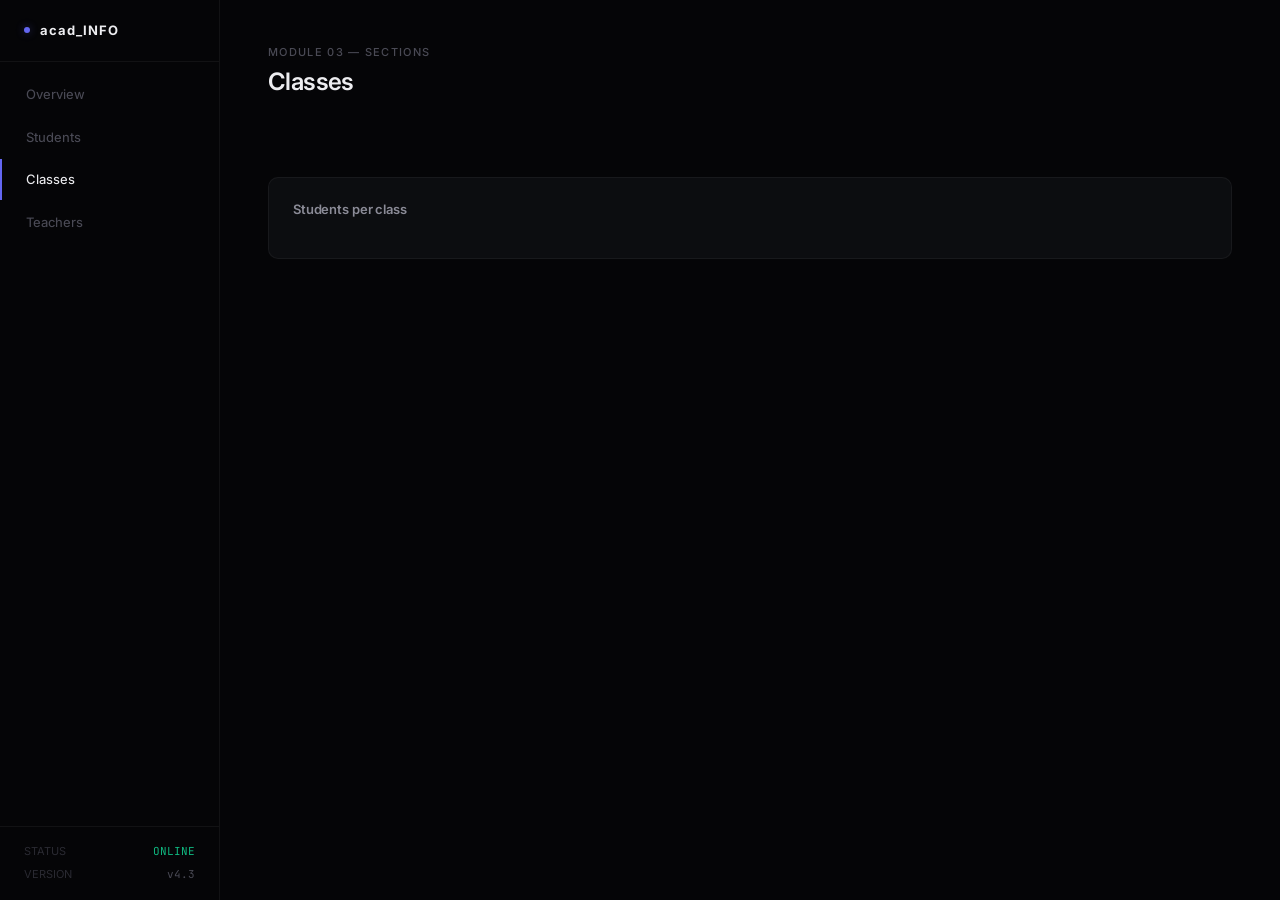
==== classes.html @ 94968210 "ci: add automated data pipeline" ====
<!DOCTYPE html>
<html lang="en">
<head>
    <meta charset="UTF-8">
    <meta name="viewport" content="width=device-width, initial-scale=1.0">
    <title>Classes — acad_INFO</title>
    <link rel="preconnect" href="https://fonts.googleapis.com">
    <link rel="preconnect" href="https://fonts.gstatic.com" crossorigin>
    <link href="https://fonts.googleapis.com/css2?family=Inter:wght@400;500;600;700&family=JetBrains+Mono:wght@400&display=swap" rel="stylesheet">
    <link rel="stylesheet" href="css/tokens.css">
    <link rel="stylesheet" href="css/base.css">
    <link rel="stylesheet" href="css/motion.css">
    <link rel="stylesheet" href="css/layout.css">
    <link rel="stylesheet" href="css/components.css">
</head>
<body>
<div class="noise"></div>
<div class="layout">
    <aside class="sidebar">
        <div class="sidebar-header">
            <a href="index.html" class="sidebar-brand"><div class="sidebar-dot"></div><span>acad_INFO</span></a>
        </div>
        <nav class="sidebar-nav">
            <a href="dashboard.html" class="sidebar-link">Overview <span class="sidebar-link-count" id="nav-total"></span></a>
            <a href="students.html" class="sidebar-link">Students <span class="sidebar-link-count" id="nav-students"></span></a>
            <a href="classes.html" class="sidebar-link active">Classes <span class="sidebar-link-count" id="nav-classes"></span></a>
            <a href="teachers.html" class="sidebar-link">Teachers <span class="sidebar-link-count" id="nav-teachers"></span></a>
        </nav>
        <div class="sidebar-footer">
            <div class="sidebar-meta">
                <div class="sidebar-meta-row"><span class="sidebar-meta-label">STATUS</span><span class="sidebar-meta-val" style="color:var(--positive)">ONLINE</span></div>
                <div class="sidebar-meta-row"><span class="sidebar-meta-label">VERSION</span><span class="sidebar-meta-val">v4.3</span></div>
            </div>
        </div>
    </aside>
    <main class="main">
        <header class="page-header reveal" style="--d:0">
            <div><span class="micro">MODULE 03 — SECTIONS</span><h1>Classes</h1></div>
        </header>
        <div class="switcher-wrap reveal" style="--d:0" id="school-switcher"></div>
        <div class="stat-row" id="class-stats"></div>
        <div class="card reveal" style="--d:1">
            <h3 class="card-title">Students per class</h3>
            <div class="bar-rows" id="class-chart"></div>
        </div>
        <div class="results-info" id="sections-info"></div>
        <div id="sections-container"></div>
    </main>
</div>
<script src="js/data.js"></script>
<script src="js/motion.js"></script>
<script src="js/classes.js"></script>
</body>
</html>
---- css/tokens.css ----
:root {
    /* ── Backgrounds ─────────────────────────────── */
    --bg-page:       #050507;
    --bg-surface-1:  #0C0D10;
    --bg-surface-2:  #121316;
    --bg-surface-3:  #1A1B1F;

    /* ── Borders ─────────────────────────────────── */
    --border:        rgba(255, 255, 255, 0.05);
    --border-hover:  rgba(255, 255, 255, 0.09);
    --border-active: rgba(255, 255, 255, 0.14);

    /* ── Text ────────────────────────────────────── */
    --text-1:        #EDEDF0;
    --text-2:        #8B8B97;
    --text-3:        #4A4A55;
    --text-4:        #2A2A32;
    --text-white:    #F5F5F7;

    /* ── Accent (use sparingly) ──────────────────── */
    --accent:        #6366F1;
    --accent-dim:    rgba(99, 102, 241, 0.10);
    --accent-glow:   rgba(99, 102, 241, 0.06);

    /* ── Status ──────────────────────────────────── */
    --positive:      #10B981;
    --caution:       #F59E0B;
    --negative:      #EF4444;

    /* ── Typography ──────────────────────────────── */
    --font-sans:     'Inter', -apple-system, BlinkMacSystemFont, system-ui, sans-serif;
    --font-mono:     'JetBrains Mono', 'Fira Code', 'Consolas', monospace;

    /* ── Spacing (8px rhythm) ────────────────────── */
    --s1: 4px;
    --s2: 8px;
    --s3: 16px;
    --s4: 24px;
    --s5: 40px;
    --s6: 64px;
    --s7: 80px;
    --s8: 120px;

    /* ── Layout ──────────────────────────────────── */
    --content-max:   1080px;
    --sidebar-w:     220px;

    /* ── Radius ──────────────────────────────────── */
    --radius-s:  6px;
    --radius-m:  10px;
    --radius-l:  14px;

    /* ── Motion ──────────────────────────────────── */
    --ease:       cubic-bezier(0.16, 1, 0.3, 1);
    --dur-fast:   0.25s;
    --dur:        0.4s;
    --dur-slow:   0.6s;
}
---- css/base.css ----
/* ── Reset ────────────────────────────────────────── */

*, *::before, *::after {
    margin: 0;
    padding: 0;
    box-sizing: border-box;
}

html {
    scroll-behavior: smooth;
    -webkit-font-smoothing: antialiased;
    -moz-osx-font-smoothing: grayscale;
    text-size-adjust: 100%;
    cursor: none;
}

body {
    font-family: var(--font-sans);
    font-size: 0.875rem;
    font-weight: 400;
    line-height: 1.6;
    color: var(--text-2);
    background: var(--bg-page);
    overflow-x: hidden;
    cursor: none;
}

/* ── Custom cursor (inverted sharp pointer) ───────── */

.cursor {
    position: fixed;
    top: 0;
    left: 0;
    pointer-events: none;
    z-index: 99999;
    opacity: 0;
    will-change: transform;
    mix-blend-mode: difference;
}

.cursor.visible {
    opacity: 1;
}

.cursor-arrow {
    display: block;
}

.cursor-arrow svg {
    display: block;
    width: 20px;
    height: 24px;
    filter: drop-shadow(0 1px 2px rgba(0,0,0,0.3));
}

/* ── Noise overlay ────────────────────────────────── */

.noise {
    position: fixed;
    inset: 0;
    background: url('../assets/noise.png') repeat;
    opacity: 0.03;
    mix-blend-mode: overlay;
    pointer-events: none;
    z-index: 9998;
}

/* ── Selection ────────────────────────────────────── */

::selection {
    background: rgba(99, 102, 241, 0.20);
    color: var(--text-1);
}

/* ── Scrollbar ────────────────────────────────────── */

::-webkit-scrollbar { width: 6px; }
::-webkit-scrollbar-track { background: transparent; }
::-webkit-scrollbar-thumb {
    background: var(--text-4);
    border-radius: 3px;
}
::-webkit-scrollbar-thumb:hover { background: var(--text-3); }

/* ── Base elements ────────────────────────────────── */

a {
    color: inherit;
    text-decoration: none;
    cursor: none;
}

h1, h2, h3, h4 {
    color: var(--text-1);
    font-weight: 600;
    letter-spacing: -0.02em;
    line-height: 1.2;
}

code, .mono {
    font-family: var(--font-mono);
    font-size: 0.8125rem;
}

button {
    font: inherit;
    color: inherit;
    background: none;
    border: none;
    cursor: none;
}

input, select, textarea {
    cursor: none;
}

img { max-width: 100%; display: block; }

/* ── Micro label ──────────────────────────────────── */

.micro {
    font-size: 0.6875rem;
    font-weight: 500;
    letter-spacing: 0.12em;
    text-transform: uppercase;
    color: var(--text-3);
}

/* ── Focus ────────────────────────────────────────── */

:focus-visible {
    outline: none;
    box-shadow: 0 0 0 2px var(--accent-dim);
}

/* ── Disable custom cursor on touch ───────────────── */

@media (hover: none), (pointer: coarse) {
    html, body, a, button, input, select, textarea {
        cursor: auto;
    }
    .cursor {
        display: none !important;
    }
}
---- css/motion.css ----
/* ── Reveal ───────────────────────────────────────── */

.js .reveal {
    opacity: 0;
    transform: translateY(20px);
}

.js .reveal.visible {
    opacity: 1;
    transform: translateY(0);
    transition:
    opacity 0.9s var(--ease),
    transform 0.9s var(--ease);
    transition-delay: calc(var(--d, 0) * 200ms);
}

/* Slower stagger for hero specifically */
.js .hero .reveal.visible {
    transition-duration: 1.1s;
    transition-delay: calc(var(--d, 0) * 350ms);
}

/* ── Hover lift ───────────────────────────────────── */

.lift {
    transition:
    transform var(--dur-fast) var(--ease),
    border-color var(--dur-fast) var(--ease);
}

.lift:hover {
    transform: translateY(-2px);
}
---- css/layout.css ----
/* ── App layout ───────────────────────────────────── */

.layout {
    display: flex;
    min-height: 100vh;
}

/* ── Sidebar ──────────────────────────────────────── */

.sidebar {
    position: fixed;
    top: 0;
    left: 0;
    width: var(--sidebar-w);
    height: 100vh;
    display: flex;
    flex-direction: column;
    background: var(--bg-page);
    border-right: 1px solid var(--border);
    z-index: 50;
}

.sidebar-header {
    padding: 20px 24px;
    border-bottom: 1px solid var(--border);
}

.sidebar-brand {
    display: flex;
    align-items: center;
    gap: 10px;
    text-decoration: none;
}

.sidebar-dot {
    width: 6px;
    height: 6px;
    border-radius: 50%;
    background: var(--accent);
    box-shadow: 0 0 8px rgba(99, 102, 241, 0.4);
    animation: pulse-dot 3s ease-in-out infinite;
}

@keyframes pulse-dot {
    0%, 100% { opacity: 0.6; }
    50%      { opacity: 1; }
}

.sidebar-brand span {
    font-size: 0.8125rem;
    font-weight: 700;
    color: var(--text-1);
    letter-spacing: 0.08em;
}

/* ── Nav links ────────────────────────────────────── */

.sidebar-nav {
    flex: 1;
    padding: 12px 0;
    display: flex;
    flex-direction: column;
    gap: 2px;
}

.sidebar-link {
    display: flex;
    align-items: center;
    gap: 10px;
    padding: 10px 24px;
    font-size: 0.8125rem;
    font-weight: 450;
    color: var(--text-3);
    border-left: 2px solid transparent;
    transition:
    color var(--dur-fast) var(--ease),
    border-color var(--dur-fast) var(--ease),
    background var(--dur-fast) var(--ease);
}

.sidebar-link:hover {
    color: var(--text-2);
    background: rgba(255, 255, 255, 0.015);
}

.sidebar-link.active {
    color: var(--text-1);
    border-left-color: var(--accent);
}

.sidebar-link-count {
    margin-left: auto;
    font-family: var(--font-mono);
    font-size: 0.6875rem;
    color: var(--text-4);
}

/* ── Sidebar footer ───────────────────────────────── */

.sidebar-footer {
    padding: 16px 24px;
    border-top: 1px solid var(--border);
}

.sidebar-meta {
    display: flex;
    flex-direction: column;
    gap: 6px;
}

.sidebar-meta-row {
    display: flex;
    justify-content: space-between;
    font-size: 0.6875rem;
}

.sidebar-meta-label {
    color: var(--text-4);
}

.sidebar-meta-val {
    color: var(--text-3);
    font-family: var(--font-mono);
}

/* ── Main content ─────────────────────────────────── */

.main {
    margin-left: var(--sidebar-w);
    flex: 1;
    padding: 40px 48px;
    max-width: calc(var(--content-max) + var(--sidebar-w) + 96px);
}

/* ── Page header ──────────────────────────────────── */

.page-header {
    display: flex;
    justify-content: space-between;
    align-items: flex-start;
    margin-bottom: var(--s5);
}

.page-header h1 {
    font-size: 1.5rem;
    font-weight: 600;
    letter-spacing: -0.025em;
    margin-top: 6px;
}

.page-header .micro {
    margin-top: 4px;
}

/* ── Responsive ───────────────────────────────────── */

@media (max-width: 1024px) {
    .main {
        padding: 32px 32px;
    }
}

@media (max-width: 768px) {
    .sidebar {
        position: fixed;
        top: 0;
        left: 0;
        right: 0;
        height: auto;
        width: 100%;
        flex-direction: row;
        align-items: center;
        border-right: none;
        border-bottom: 1px solid var(--border);
        background: rgba(5, 5, 7, 0.9);
        backdrop-filter: blur(16px);
        -webkit-backdrop-filter: blur(16px);
    }

    .sidebar-header {
        border-bottom: none;
        padding: 12px 16px;
    }

    .sidebar-nav {
        flex-direction: row;
        padding: 0;
        gap: 0;
        overflow-x: auto;
    }

    .sidebar-link {
        padding: 12px 14px;
        border-left: none;
        border-bottom: 2px solid transparent;
        white-space: nowrap;
        font-size: 0.75rem;
    }

    .sidebar-link.active {
        border-left-color: transparent;
        border-bottom-color: var(--accent);
    }

    .sidebar-link-count { display: none; }
    .sidebar-footer { display: none; }

    .main {
        margin-left: 0;
        margin-top: 56px;
        padding: 24px 16px;
    }
}
---- css/components.css ----
/* ═══════════════════════════════════════════════════
 *  components.css — acad_INFO UI v4.3
 *  ═══════════════════════════════════════════════════ */

/* ── School switcher ──────────────────────────────── */

.switcher-wrap {
    margin-bottom: var(--s4);
}

.switcher {
    position: relative;
    display: inline-flex;
    align-items: center;
    background: var(--bg-surface-1);
    border: 1px solid var(--border);
    border-radius: var(--radius-s);
    padding: 3px;
    gap: 0;
}

.switcher-bg {
    position: absolute;
    top: 3px;
    left: 3px;
    height: calc(100% - 6px);
    background: var(--bg-surface-3);
    border-radius: 4px;
    transition: transform 0.35s var(--ease), width 0.35s var(--ease);
    pointer-events: none;
    z-index: 0;
    box-shadow: 0 1px 3px rgba(0, 0, 0, 0.2);
}

.switcher-btn {
    position: relative;
    z-index: 1;
    padding: 7px 18px;
    font-size: 0.75rem;
    font-weight: 500;
    letter-spacing: 0.03em;
    color: var(--text-3);
    background: none;
    border: none;
    border-radius: 4px;
    transition: color 0.25s var(--ease);
    white-space: nowrap;
}

.switcher-btn:hover { color: var(--text-2); }
.switcher-btn.active { color: var(--text-1); }

/* ── Stat cards ───────────────────────────────────── */

.stat-row {
    display: grid;
    grid-template-columns: repeat(auto-fit, minmax(140px, 1fr));
    gap: 1px;
    background: var(--border);
    border-radius: var(--radius-m);
    overflow: hidden;
    margin-bottom: var(--s5);
}

.stat-card {
    background: var(--bg-surface-1);
    padding: var(--s4);
    transition: background var(--dur) var(--ease);
}

.stat-card:hover { background: var(--bg-surface-2); }

.stat-val {
    font-size: 1.75rem;
    font-weight: 700;
    color: var(--text-1);
    letter-spacing: -0.03em;
    font-variant-numeric: tabular-nums;
    line-height: 1;
    margin-bottom: 6px;
}

.stat-label {
    font-size: 0.6875rem;
    font-weight: 500;
    letter-spacing: 0.08em;
    text-transform: uppercase;
    color: var(--text-3);
}

/* ── Grids ────────────────────────────────────────── */

.grid-2 {
    display: grid;
    grid-template-columns: 1fr 1fr;
    gap: var(--s3);
    margin-bottom: var(--s3);
    align-items: stretch;
}

.grid-3 {
    display: grid;
    grid-template-columns: repeat(3, 1fr);
    gap: var(--s3);
    margin-bottom: var(--s3);
    align-items: start;
}

@media (max-width: 900px) {
    .grid-2 { grid-template-columns: 1fr; }
    .grid-3 { grid-template-columns: 1fr; }
}

/* ── Card ─────────────────────────────────────────── */

.card {
    background: var(--bg-surface-1);
    border: 1px solid var(--border);
    border-radius: var(--radius-m);
    padding: var(--s4);
    margin-bottom: var(--s3);
    display: flex;
    flex-direction: column;
}

.card:last-child { margin-bottom: 0; }

.card-title {
    font-size: 0.8125rem;
    font-weight: 600;
    color: var(--text-2);
    margin-bottom: var(--s3);
    letter-spacing: -0.01em;
}

.card-subtitle {
    font-size: 0.6875rem;
    color: var(--text-4);
    font-family: var(--font-mono);
    font-weight: 400;
    margin-left: 8px;
    letter-spacing: 0;
    text-transform: none;
}

.card-header-row {
    display: flex;
    align-items: baseline;
    justify-content: space-between;
    margin-bottom: var(--s3);
}

.card-body-grow {
    flex: 1;
    display: flex;
    flex-direction: column;
    justify-content: center;
}

/* ── Bar chart ────────────────────────────────────── */

.bar-rows {
    display: flex;
    flex-direction: column;
    gap: 10px;
    flex: 1;
    justify-content: center;
}

.bar-row {
    display: grid;
    grid-template-columns: 64px 1fr 48px;
    align-items: center;
    gap: 12px;
}

.bar-label {
    font-size: 0.75rem;
    font-family: var(--font-mono);
    color: var(--text-3);
    text-align: right;
}

.bar-track {
    height: 10px;
    background: var(--bg-surface-3);
    border-radius: 5px;
    overflow: hidden;
}

.bar-fill {
    height: 100%;
    background: var(--accent);
    border-radius: 5px;
    transition: width 0.8s var(--ease);
    min-width: 3px;
}

.bar-value {
    font-size: 0.75rem;
    font-family: var(--font-mono);
    color: var(--text-2);
    text-align: right;
}

/* ── Metric list ──────────────────────────────────── */

.metric-list {
    display: flex;
    flex-direction: column;
    flex: 1;
    justify-content: center;
}

.metric-row {
    display: flex;
    justify-content: space-between;
    align-items: center;
    padding: 10px 0;
    border-bottom: 1px solid var(--border);
}

.metric-row:last-child { border-bottom: none; }

.metric-label {
    font-size: 0.8125rem;
    color: var(--text-2);
}

.metric-val {
    font-family: var(--font-mono);
    font-size: 0.8125rem;
    color: var(--text-1);
    font-variant-numeric: tabular-nums;
}

/* ── Badge grid ───────────────────────────────────── */

.badge-grid {
    display: flex;
    flex-wrap: wrap;
    gap: 6px;
}

.badge {
    display: inline-flex;
    align-items: center;
    gap: 6px;
    padding: 6px 12px;
    font-size: 0.75rem;
    font-family: var(--font-mono);
    color: var(--text-2);
    background: var(--bg-surface-2);
    border: 1px solid var(--border);
    border-radius: var(--radius-s);
    transition: border-color var(--dur-fast) var(--ease), background var(--dur-fast) var(--ease);
}

.badge:hover {
    border-color: var(--border-hover);
    background: var(--bg-surface-3);
}

.badge-count {
    font-size: 0.6875rem;
    color: var(--text-3);
}

/* ── Tables ───────────────────────────────────────── */

.table-wrap { overflow-x: auto; }

table {
    width: 100%;
    border-collapse: collapse;
}

thead th {
    font-size: 0.6875rem;
    font-weight: 500;
    text-transform: uppercase;
    letter-spacing: 0.1em;
    color: var(--text-4);
    text-align: left;
    padding: 0 12px 10px;
    border-bottom: 1px solid var(--border);
    white-space: nowrap;
}

tbody td {
    padding: 10px 12px;
    font-size: 0.8125rem;
    border-bottom: 1px solid var(--border);
    vertical-align: middle;
}

tbody tr:last-child td { border-bottom: none; }

tbody tr {
    transition: background var(--dur-fast) var(--ease);
}

tbody tr:hover {
    background: rgba(255, 255, 255, 0.015);
}

.text-r { text-align: right; }

.name-primary {
    color: var(--text-1);
    font-weight: 500;
}

.rank {
    display: inline-flex;
    align-items: center;
    justify-content: center;
    width: 22px;
    height: 22px;
    font-size: 0.6875rem;
    font-family: var(--font-mono);
    color: var(--text-3);
    border-radius: 4px;
}

.rank-1 { background: rgba(245, 158, 11, 0.12); color: #F59E0B; }
.rank-2 { background: rgba(156, 163, 175, 0.12); color: #9CA3AF; }
.rank-3 { background: rgba(180, 83, 9, 0.12); color: #D97706; }

.gems-val {
    font-family: var(--font-mono);
    color: var(--accent);
    font-weight: 500;
}

.coins-val {
    font-family: var(--font-mono);
    color: var(--caution);
}

.score-val {
    font-family: var(--font-mono);
    color: var(--text-1);
    font-weight: 600;
}

.sub-val {
    font-family: var(--font-mono);
    font-size: 0.6875rem;
    color: var(--text-4);
}

/* ── Sortable headers ─────────────────────────────── */

th.sortable {
    cursor: none;
    user-select: none;
    transition: color var(--dur-fast) var(--ease);
}

th.sortable:hover { color: var(--text-2); }

th.sortable::after {
    content: '';
    display: inline-block;
    width: 0; height: 0;
    margin-left: 6px;
    vertical-align: middle;
    border-left: 3px solid transparent;
    border-right: 3px solid transparent;
    border-top: 4px solid var(--text-4);
    opacity: 0;
    transition: opacity var(--dur-fast) var(--ease), transform var(--dur-fast) var(--ease);
}

th.sortable:hover::after { opacity: 0.5; }
th.sortable.sort-asc::after,
th.sortable.sort-desc::after { opacity: 1; border-top-color: var(--accent); }
th.sortable.sort-desc::after { transform: rotate(180deg); }

/* ── Filter bar ───────────────────────────────────── */

.filter-bar {
    display: flex;
    align-items: center;
    gap: 10px;
    margin-bottom: var(--s4);
    flex-wrap: wrap;
}

.search-input {
    flex: 1;
    min-width: 200px;
    padding: 10px 14px 10px 38px;
    font-size: 0.8125rem;
    font-family: var(--font-sans);
    color: var(--text-1);
    background: var(--bg-surface-1);
    border: 1px solid var(--border);
    border-radius: var(--radius-s);
    transition: border-color var(--dur-fast) var(--ease), box-shadow var(--dur-fast) var(--ease);
}

.search-input::placeholder { color: var(--text-4); }

.search-input:focus {
    border-color: var(--accent-dim);
    box-shadow: 0 0 0 3px var(--accent-glow);
    outline: none;
}

.search-wrap {
    position: relative;
    flex: 1;
    min-width: 200px;
}

.search-icon {
    position: absolute;
    left: 13px;
    top: 50%;
    transform: translateY(-50%);
    color: var(--text-4);
    pointer-events: none;
    font-size: 0.8125rem;
}

.filter-select {
    padding: 10px 32px 10px 12px;
    font-size: 0.75rem;
    font-family: var(--font-sans);
    color: var(--text-2);
    background: var(--bg-surface-1);
    border: 1px solid var(--border);
    border-radius: var(--radius-s);
    appearance: none;
    background-image: url("data:image/svg+xml,%3Csvg xmlns='http://www.w3.org/2000/svg' width='10' height='6' viewBox='0 0 10 6'%3E%3Cpath d='M1 1l4 4 4-4' stroke='%234A4A55' stroke-width='1.5' fill='none'/%3E%3C/svg%3E");
    background-repeat: no-repeat;
    background-position: right 12px center;
    transition: border-color var(--dur-fast) var(--ease);
}

.filter-select:focus {
    border-color: var(--accent-dim);
    outline: none;
}

.filter-btn {
    padding: 10px 16px;
    font-size: 0.75rem;
    font-weight: 500;
    letter-spacing: 0.04em;
    color: var(--text-2);
    background: var(--bg-surface-1);
    border: 1px solid var(--border);
    border-radius: var(--radius-s);
    transition: all var(--dur-fast) var(--ease);
    white-space: nowrap;
}

.filter-btn:hover {
    border-color: var(--border-hover);
    background: var(--bg-surface-2);
    color: var(--text-1);
}

/* ── Detail tags ──────────────────────────────────── */

.detail-tag {
    display: inline-flex;
    align-items: center;
    gap: 4px;
    padding: 3px 8px;
    font-size: 0.6875rem;
    font-family: var(--font-mono);
    color: var(--text-3);
    background: var(--bg-surface-2);
    border-radius: 3px;
}

.detail-tag.no-data { color: var(--text-4); }
.detail-tag.has-data { color: var(--positive); background: rgba(16, 185, 129, 0.08); }

/* ── Pagination ───────────────────────────────────── */

.pagination {
    display: flex;
    align-items: center;
    justify-content: space-between;
    padding: var(--s3) 0;
    margin-top: var(--s3);
    border-top: 1px solid var(--border);
}

.pagination-info {
    font-size: 0.75rem;
    color: var(--text-3);
    font-family: var(--font-mono);
}

.pagination-controls {
    display: flex;
    align-items: center;
    gap: 4px;
}

.pagination-btn {
    display: inline-flex;
    align-items: center;
    justify-content: center;
    min-width: 32px;
    height: 32px;
    padding: 0 8px;
    font-size: 0.75rem;
    font-family: var(--font-mono);
    color: var(--text-3);
    background: transparent;
    border: 1px solid transparent;
    border-radius: 4px;
    transition: all var(--dur-fast) var(--ease);
}

.pagination-btn:hover:not(:disabled) {
    background: var(--bg-surface-2);
    border-color: var(--border);
    color: var(--text-1);
}

.pagination-btn.active {
    background: var(--accent-dim);
    border-color: rgba(99, 102, 241, 0.2);
    color: var(--accent);
}

.pagination-btn:disabled { opacity: 0.3; pointer-events: none; }

.pagination-ellipsis {
    font-size: 0.75rem;
    color: var(--text-4);
    padding: 0 4px;
}

/* ── Results info ─────────────────────────────────── */

.results-info {
    font-size: 0.75rem;
    color: var(--text-3);
    margin-bottom: var(--s3);
    display: flex;
    align-items: center;
    gap: 8px;
}

.results-count {
    font-family: var(--font-mono);
    color: var(--text-2);
}

/* ── Empty state ──────────────────────────────────── */

.empty-state {
    display: flex;
    flex-direction: column;
    align-items: center;
    justify-content: center;
    padding: var(--s7) var(--s4);
    text-align: center;
}

.empty-state-icon { font-size: 2rem; margin-bottom: var(--s3); opacity: 0.3; }

.empty-state h3 {
    font-size: 1rem;
    font-weight: 500;
    color: var(--text-2);
    margin-bottom: var(--s2);
}

.empty-state p { font-size: 0.8125rem; color: var(--text-3); }

/* ── Student inline ───────────────────────────────── */

.student-username {
    font-family: var(--font-mono);
    font-size: 0.75rem;
    color: var(--text-3);
}

.student-section {
    font-family: var(--font-mono);
    font-size: 0.75rem;
    color: var(--text-3);
}

/* ── Teacher card ─────────────────────────────────── */

.teacher-card {
    background: var(--bg-surface-1);
    border: 1px solid var(--border);
    border-radius: var(--radius-m);
    padding: var(--s4);
    transition: border-color var(--dur-fast) var(--ease), background var(--dur-fast) var(--ease);
}

.teacher-card:hover {
    border-color: var(--border-hover);
    background: var(--bg-surface-2);
}

.teacher-header {
    display: flex;
    align-items: flex-start;
    justify-content: space-between;
    margin-bottom: var(--s3);
    gap: 12px;
}

.teacher-name {
    font-size: 1rem;
    font-weight: 600;
    color: var(--text-1);
}

.teacher-email {
    font-family: var(--font-mono);
    font-size: 0.6875rem;
    color: var(--text-3);
    margin-top: 2px;
    word-break: break-all;
}

.teacher-status {
    display: inline-flex;
    align-items: center;
    gap: 5px;
    padding: 4px 10px;
    font-size: 0.6875rem;
    font-weight: 500;
    border-radius: 4px;
    letter-spacing: 0.04em;
    white-space: nowrap;
    flex-shrink: 0;
}

.teacher-status.cracked { color: var(--positive); background: rgba(16, 185, 129, 0.08); }
.teacher-status.locked { color: var(--text-4); background: var(--bg-surface-2); }

.teacher-detail-row {
    display: flex;
    justify-content: space-between;
    align-items: center;
    padding: 8px 0;
    border-bottom: 1px solid var(--border);
    font-size: 0.8125rem;
    gap: 12px;
}

.teacher-detail-row:last-child { border-bottom: none; }
.teacher-detail-label { color: var(--text-3); white-space: nowrap; }

.teacher-detail-val {
    font-family: var(--font-mono);
    font-size: 0.75rem;
    color: var(--text-2);
    text-align: right;
    word-break: break-all;
}

.teacher-classes {
    margin-top: var(--s3);
    padding-top: var(--s3);
    border-top: 1px solid var(--border);
}

.teacher-classes-title {
    font-size: 0.6875rem;
    font-weight: 500;
    letter-spacing: 0.1em;
    text-transform: uppercase;
    color: var(--text-4);
    margin-bottom: var(--s2);
}

.teacher-class-list {
    display: flex;
    flex-wrap: wrap;
    gap: 6px;
}

.teacher-class-badge {
    display: inline-flex;
    align-items: center;
    gap: 6px;
    padding: 5px 10px;
    font-size: 0.6875rem;
    font-family: var(--font-mono);
    color: var(--text-2);
    background: var(--bg-surface-3);
    border-radius: 4px;
}

.teacher-class-badge .student-ct {
    color: var(--text-4);
    font-size: 0.625rem;
}

/* ── Censored / Reveal ────────────────────────────── */

.censored-val {
    font-family: var(--font-mono);
    font-size: 0.75rem;
    color: var(--text-4);
    letter-spacing: 0.08em;
}

.reveal-bar {
    display: flex;
    align-items: center;
    justify-content: space-between;
    margin-bottom: var(--s4);
    padding: 12px 16px;
    background: var(--bg-surface-1);
    border: 1px solid var(--border);
    border-radius: var(--radius-s);
}

.reveal-bar-text { font-size: 0.75rem; color: var(--text-3); }

.reveal-btn {
    display: inline-flex;
    align-items: center;
    gap: 6px;
    padding: 8px 16px;
    font-size: 0.6875rem;
    font-weight: 500;
    letter-spacing: 0.06em;
    text-transform: uppercase;
    color: var(--text-3);
    background: var(--bg-surface-2);
    border: 1px solid var(--border);
    border-radius: var(--radius-s);
    transition: all var(--dur-fast) var(--ease);
}

.reveal-btn:hover { border-color: var(--border-hover); color: var(--text-1); }

.reveal-btn.unlocked {
    border-color: rgba(16, 185, 129, 0.3);
    color: var(--positive);
    background: rgba(16, 185, 129, 0.06);
}

/* ── PIN Modal ────────────────────────────────────── */

.pin-overlay {
    position: fixed;
    inset: 0;
    z-index: 9000;
    display: flex;
    align-items: center;
    justify-content: center;
    background: rgba(5, 5, 7, 0.85);
    backdrop-filter: blur(16px);
    -webkit-backdrop-filter: blur(16px);
    animation: fadeIn 0.25s var(--ease);
}

.pin-modal {
    background: var(--bg-surface-1);
    border: 1px solid var(--border);
    border-radius: var(--radius-l);
    padding: 40px;
    width: 360px;
    text-align: center;
    box-shadow: 0 24px 80px rgba(0, 0, 0, 0.5);
}

.pin-modal .micro { margin-bottom: var(--s3); display: block; }
.pin-modal h3 { font-size: 1.125rem; margin-bottom: 4px; }
.pin-modal p { font-size: 0.75rem; color: var(--text-3); margin-bottom: var(--s4); line-height: 1.5; }

.pin-input {
    width: 100%;
    padding: 14px;
    font-size: 1.5rem;
    font-family: var(--font-mono);
    letter-spacing: 0.5em;
    text-align: center;
    color: var(--text-1);
    background: var(--bg-surface-2);
    border: 1px solid var(--border);
    border-radius: var(--radius-s);
    transition: border-color var(--dur-fast) var(--ease);
}

.pin-input:focus {
    outline: none;
    border-color: var(--accent);
    box-shadow: 0 0 0 3px var(--accent-glow);
}

.pin-input.pin-error-state {
    border-color: var(--negative);
    box-shadow: 0 0 0 3px rgba(239, 68, 68, 0.1);
}

.pin-error {
    font-size: 0.75rem;
    color: var(--negative);
    margin-top: 12px;
    min-height: 1.2em;
}

.pin-cancel {
    font-size: 0.75rem;
    color: var(--text-4);
    margin-top: var(--s3);
    display: inline-block;
    transition: color var(--dur-fast) var(--ease);
}

.pin-cancel:hover { color: var(--text-2); }

@keyframes shake {
    0%, 100% { transform: translateX(0); }
    20% { transform: translateX(-8px); }
    40% { transform: translateX(8px); }
    60% { transform: translateX(-4px); }
    80% { transform: translateX(4px); }
}

.pin-shake { animation: shake 0.4s ease-in-out; }

/* ── Class section cards ──────────────────────────── */

.class-section-card {
    background: var(--bg-surface-1);
    border: 1px solid var(--border);
    border-radius: var(--radius-m);
    padding: var(--s4);
    transition: border-color var(--dur-fast) var(--ease);
}

.class-section-card:hover { border-color: var(--border-hover); }

.class-section-header {
    display: flex;
    justify-content: space-between;
    align-items: center;
    margin-bottom: var(--s3);
}

.class-section-name {
    font-size: 1.125rem;
    font-weight: 600;
    color: var(--text-1);
    font-family: var(--font-mono);
}

.class-section-count {
    font-size: 0.75rem;
    font-family: var(--font-mono);
    color: var(--text-3);
}

.class-section-stats {
    display: flex;
    gap: var(--s3);
    flex-wrap: wrap;
}

.class-mini-stat {
    display: flex;
    flex-direction: column;
    gap: 2px;
}

.class-mini-stat-val {
    font-size: 1rem;
    font-weight: 600;
    color: var(--text-1);
    font-variant-numeric: tabular-nums;
}

.class-mini-stat-label {
    font-size: 0.625rem;
    text-transform: uppercase;
    letter-spacing: 0.08em;
    color: var(--text-4);
}

/* ── Fade-in ──────────────────────────────────────── */

.fade-enter { animation: fadeIn 0.35s var(--ease) both; }

@keyframes fadeIn {
    from { opacity: 0; transform: translateY(8px); }
    to { opacity: 1; transform: translateY(0); }
}

/* ── Responsive ───────────────────────────────────── */

@media (max-width: 768px) {
    .filter-bar { flex-direction: column; align-items: stretch; }
    .search-wrap { min-width: 100%; }
    .filter-select { width: 100%; }
    .pagination { flex-direction: column; gap: var(--s2); }
    .stat-row { grid-template-columns: repeat(2, 1fr); }
    .grid-3 { grid-template-columns: 1fr; }
    .teacher-header { flex-direction: column; }
    .reveal-bar { flex-direction: column; gap: 10px; text-align: center; }
    .pin-modal { width: 90vw; padding: 28px; }
}
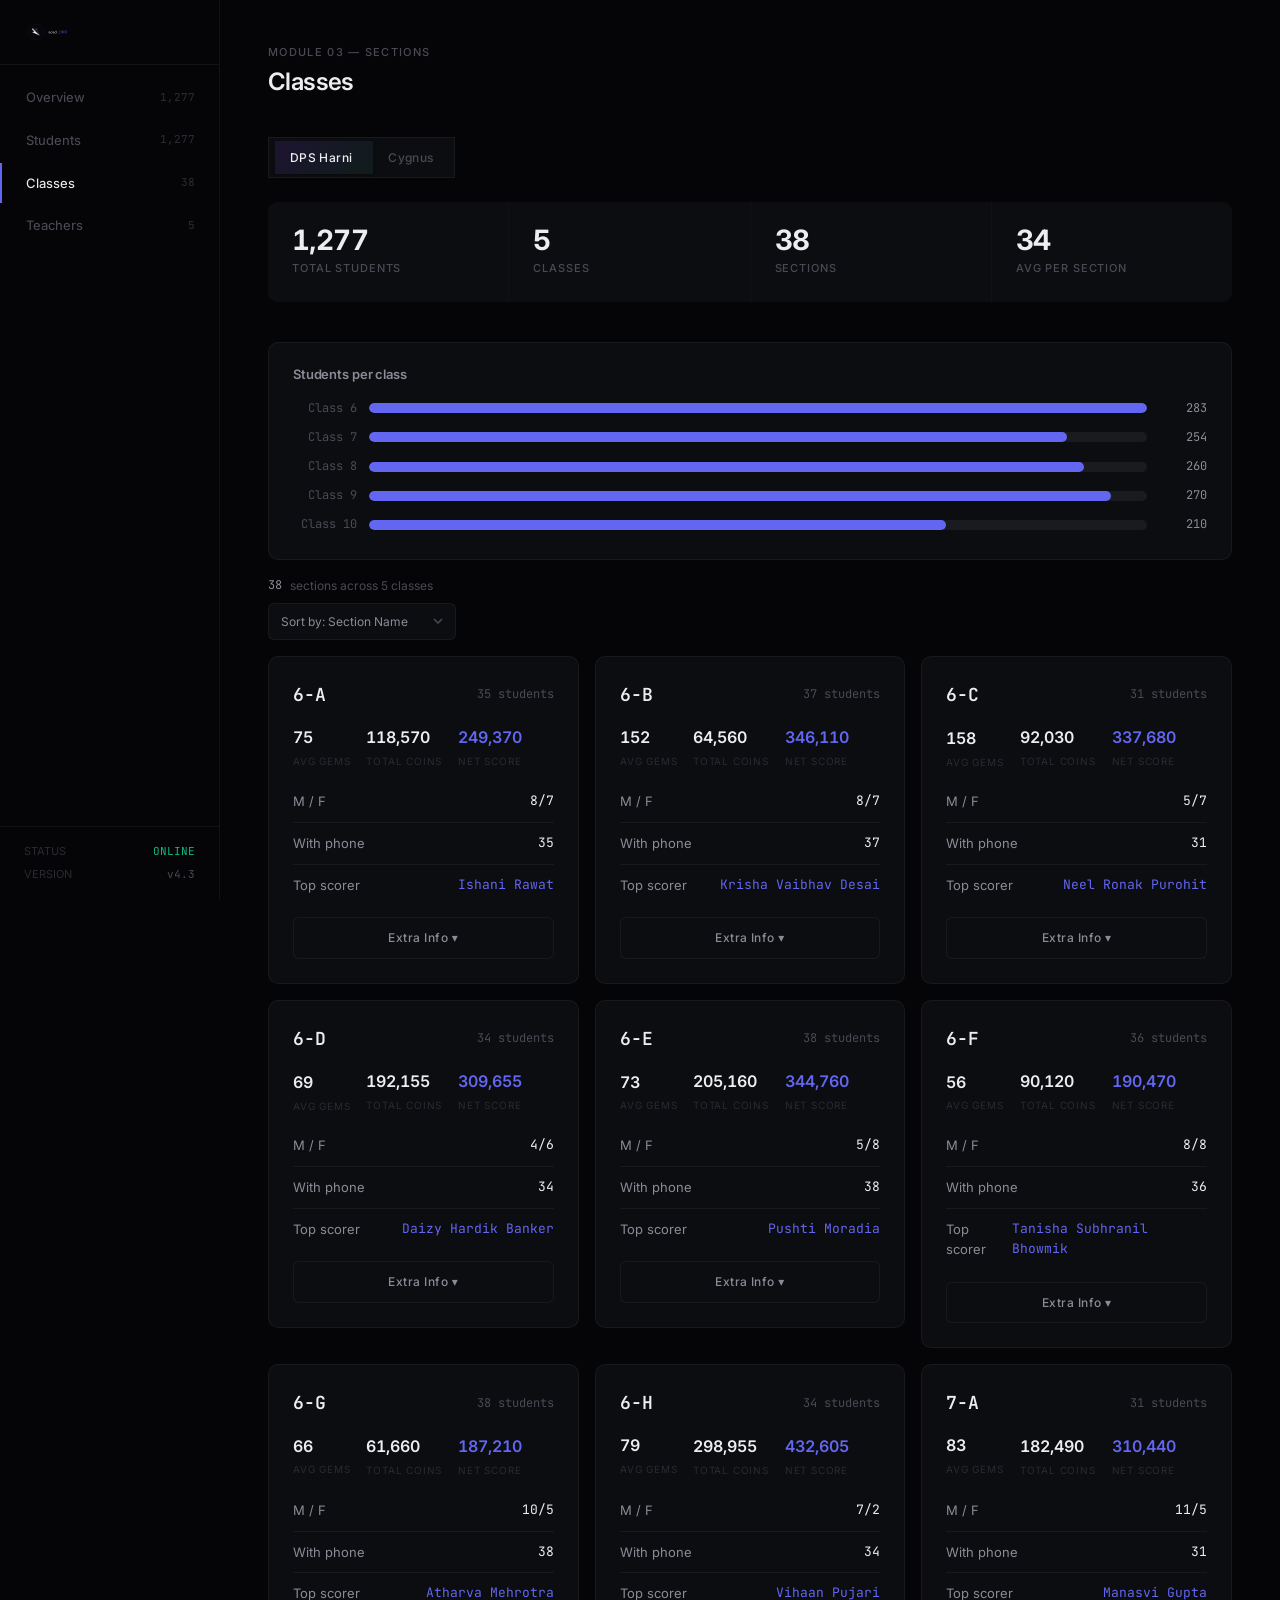
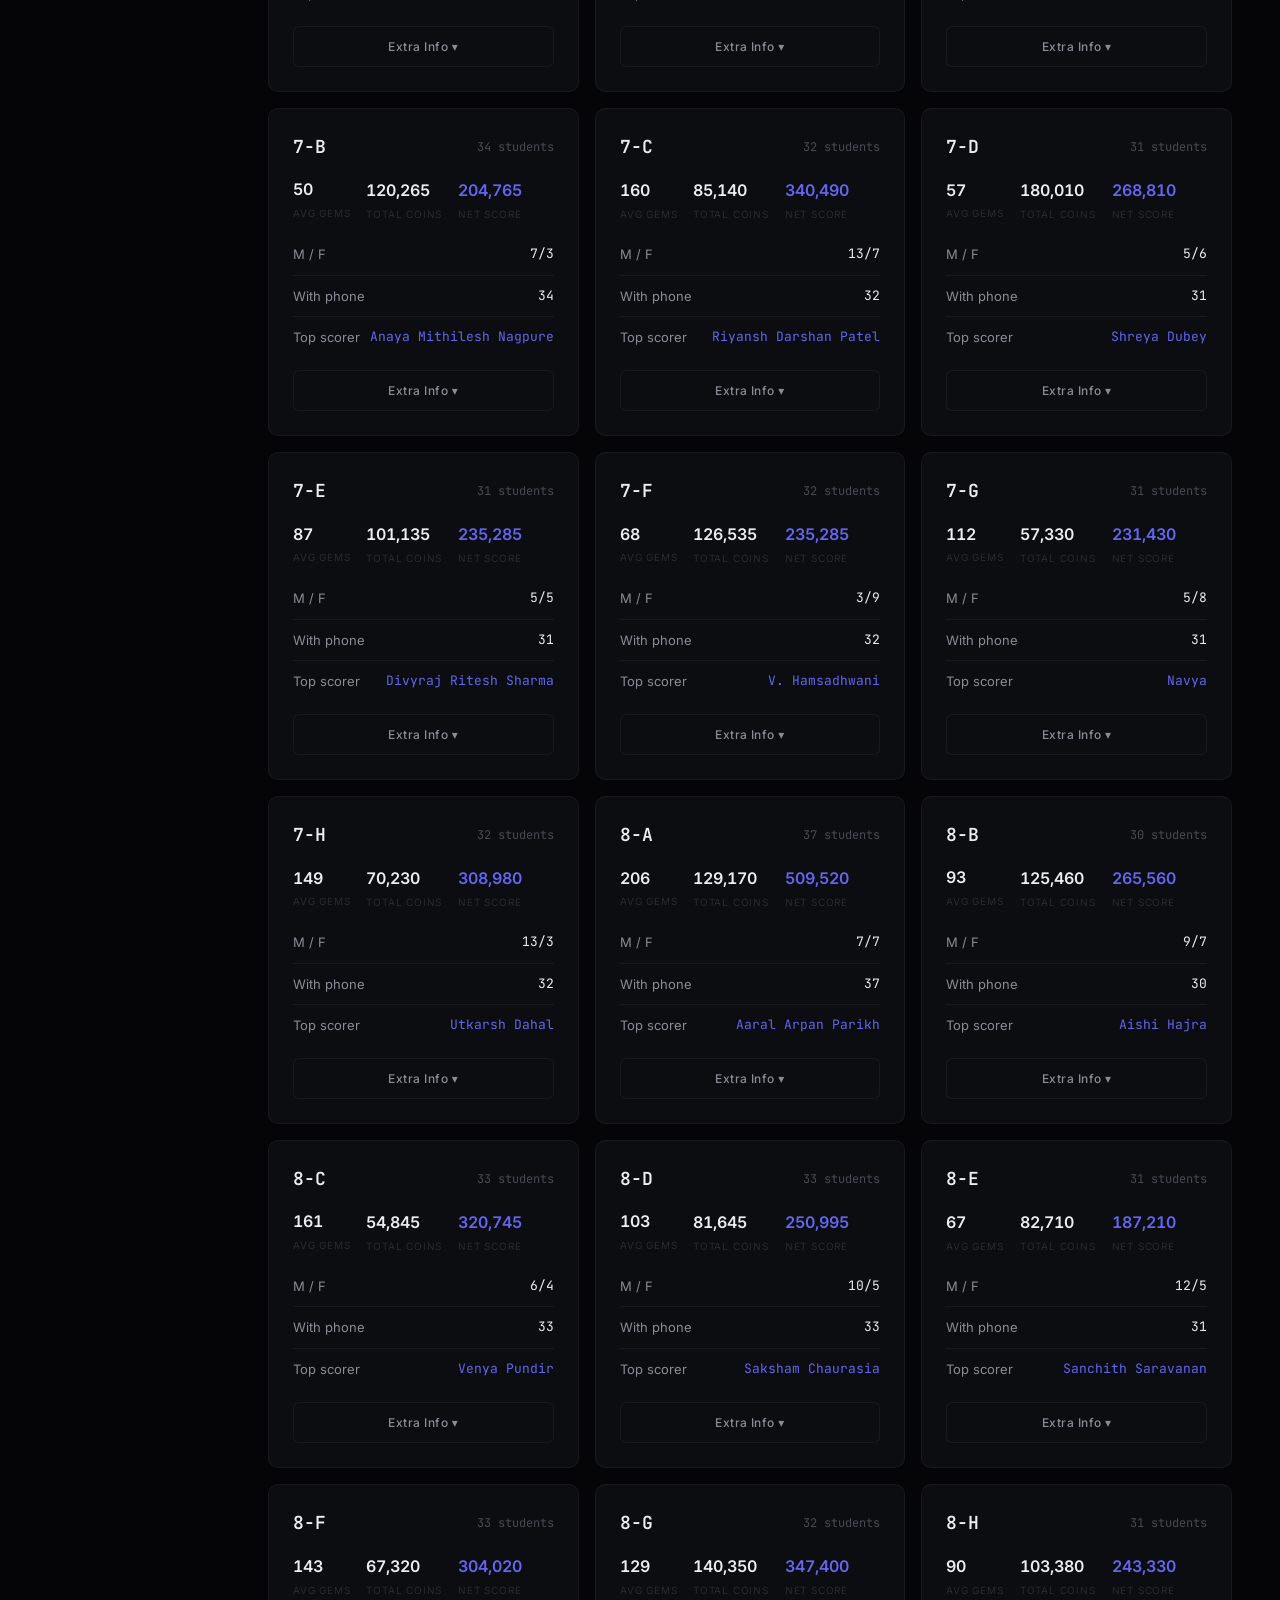
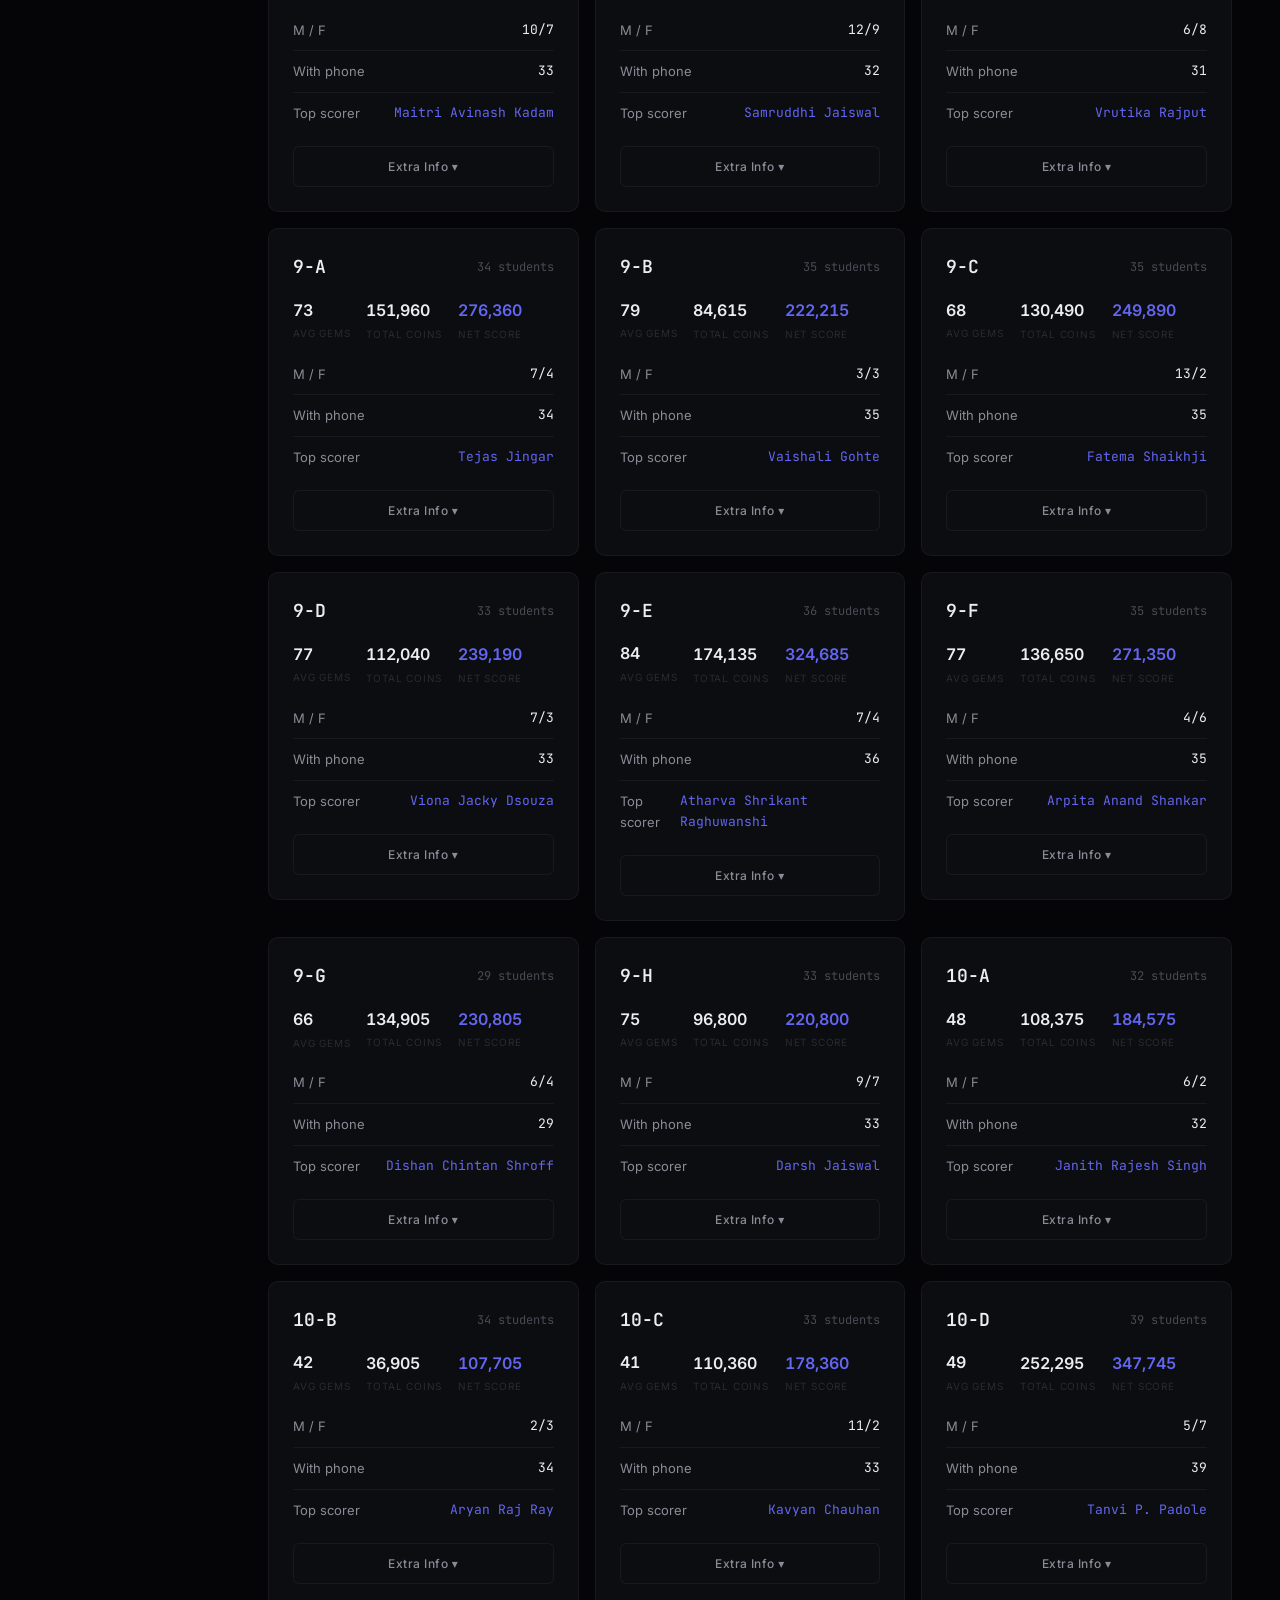
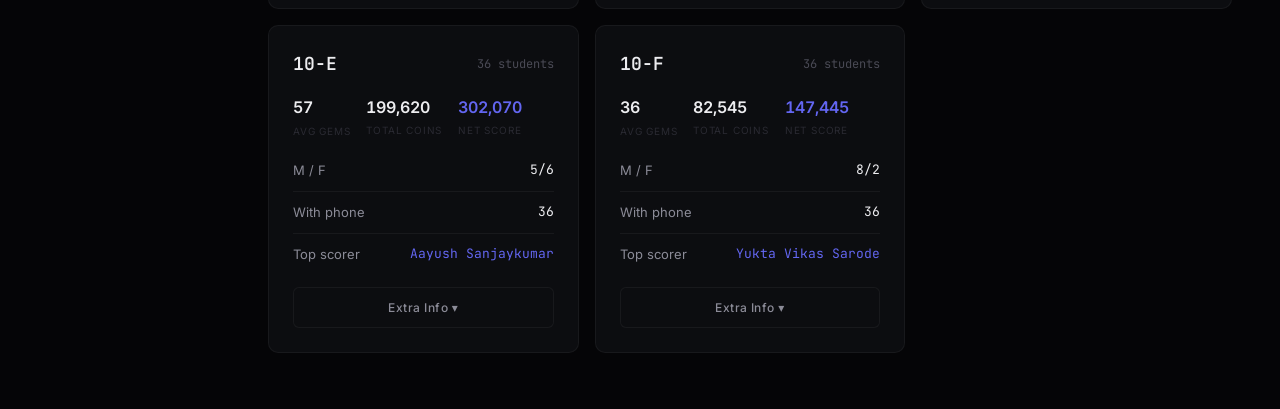
==== commit 7ae0746b: "Small update. Not perfect though but slightly better than previous version in some ways, but slightl" ====
--- a/classes.html
+++ b/classes.html
@@ -12,13 +12,14 @@
     <link rel="stylesheet" href="css/motion.css">
     <link rel="stylesheet" href="css/layout.css">
     <link rel="stylesheet" href="css/components.css">
+    <link rel="icon" type="image/svg+xml" href="assets/icon.svg">
 </head>
 <body>
 <div class="noise"></div>
 <div class="layout">
     <aside class="sidebar">
         <div class="sidebar-header">
-            <a href="index.html" class="sidebar-brand"><div class="sidebar-dot"></div><span>acad_INFO</span></a>
+            <a href="index.html" class="sidebar-brand"><img src="assets/logo.svg" alt="acad_INFO logo" style="height: 24px; width: auto;"></a>
         </div>
         <nav class="sidebar-nav">
             <a href="dashboard.html" class="sidebar-link">Overview <span class="sidebar-link-count" id="nav-total"></span></a>
@@ -43,7 +44,16 @@
             <h3 class="card-title">Students per class</h3>
             <div class="bar-rows" id="class-chart"></div>
         </div>
-        <div class="results-info" id="sections-info"></div>
+        <div class="results-info" id="sections-info" style="margin-bottom: var(--s2)"></div>
+        <div class="filters-row" style="margin-bottom: var(--s3)">
+            <select id="sort-sections" class="filter-select">
+                <option value="name">Sort by: Section Name</option>
+                <option value="-score">Net Score (High &rarr; Low)</option>
+                <option value="-gems">Total Gems (High &rarr; Low)</option>
+                <option value="-coins">Total Coins (High &rarr; Low)</option>
+                <option value="-students">Students (High &rarr; Low)</option>
+            </select>
+        </div>
         <div id="sections-container"></div>
     </main>
 </div>
--- a/css/base.css
+++ b/css/base.css
@@ -22,7 +22,21 @@
     color: var(--text-2);
     background: var(--bg-page);
     overflow-x: hidden;
-    cursor: none;
+}
+
+/* ── Aggressively hide native cursor on desktop ───── */
+@media (hover: hover) and (pointer: fine) {
+    *, *::before, *::after {
+        cursor: none !important;
+    }
+}
+
+/* ── Firefox perf: promote animated layers ────────── */
+@-moz-document url-prefix() {
+    .reveal, .fade-enter, .particle, .cursor,
+    .hero-cta, .switcher-bg, .bar-fill {
+        will-change: transform, opacity;
+    }
 }
 
 /* ── Custom cursor (inverted sharp pointer) ───────── */
@@ -34,16 +48,18 @@
     pointer-events: none;
     z-index: 99999;
     opacity: 0;
-    will-change: transform;
+    will-change: transform, opacity;
     mix-blend-mode: difference;
+    transition: opacity 0.2s var(--ease);
 }
 
-.cursor.visible {
-    opacity: 1;
-}
+.cursor.visible { opacity: 1; }
+.cursor.hidden { opacity: 0 !important; }
 
 .cursor-arrow {
     display: block;
+    transform-origin: top left;
+    transition: transform 0.2s var(--ease);
 }
 
 .cursor-arrow svg {
@@ -52,6 +68,21 @@
     height: 24px;
     filter: drop-shadow(0 1px 2px rgba(0,0,0,0.3));
 }
+
+.cursor-dot {
+    position: absolute;
+    top: -4px;
+    left: -4px;
+    width: 8px;
+    height: 8px;
+    background: var(--text-white);
+    border-radius: 50%;
+    transform: scale(0);
+    transition: transform 0.2s var(--ease);
+}
+
+.cursor.dot .cursor-arrow { transform: scale(0); }
+.cursor.dot .cursor-dot { transform: scale(1); }
 
 /* ── Noise overlay ────────────────────────────────── */
 
--- a/css/layout.css
+++ b/css/layout.css
@@ -130,6 +130,7 @@
     flex: 1;
     padding: 40px 48px;
     max-width: calc(var(--content-max) + var(--sidebar-w) + 96px);
+    overflow-x: hidden;
 }
 
 /* ── Page header ──────────────────────────────────── */
@@ -168,8 +169,8 @@
         right: 0;
         height: auto;
         width: 100%;
-        flex-direction: row;
-        align-items: center;
+        flex-direction: column;
+        align-items: stretch;
         border-right: none;
         border-bottom: 1px solid var(--border);
         background: rgba(5, 5, 7, 0.9);
@@ -178,7 +179,7 @@
     }
 
     .sidebar-header {
-        border-bottom: none;
+        border-bottom: 1px solid var(--border);
         padding: 12px 16px;
     }
 
@@ -187,6 +188,7 @@
         padding: 0;
         gap: 0;
         overflow-x: auto;
+        -webkit-overflow-scrolling: touch;
     }
 
     .sidebar-link {
@@ -207,7 +209,16 @@
 
     .main {
         margin-left: 0;
-        margin-top: 56px;
+        margin-top: 96px;
         padding: 24px 16px;
-    }
-}
+        width: 100%;
+        max-width: 100vw;
+        overflow-x: hidden;
+    }
+
+    /* Force inner content to respect phone width */
+    .stat-row { grid-template-columns: repeat(2, 1fr); }
+    .grid-2 { grid-template-columns: 1fr; }
+    .grid-3 { grid-template-columns: 1fr; }
+    .card { max-width: 100%; overflow-x: auto; }
+}
--- a/css/components.css
+++ b/css/components.css
@@ -14,7 +14,7 @@
     align-items: center;
     background: var(--bg-surface-1);
     border: 1px solid var(--border);
-    border-radius: var(--radius-s);
+    border-radius: var(--radius-pill);
     padding: 3px;
     gap: 0;
 }
@@ -24,8 +24,8 @@
     top: 3px;
     left: 3px;
     height: calc(100% - 6px);
-    background: var(--bg-surface-3);
-    border-radius: 4px;
+    background: linear-gradient(135deg, rgba(124, 58, 237, 0.15), rgba(52, 211, 153, 0.08));
+    border-radius: var(--radius-pill);
     transition: transform 0.35s var(--ease), width 0.35s var(--ease);
     pointer-events: none;
     z-index: 0;
@@ -42,7 +42,7 @@
     color: var(--text-3);
     background: none;
     border: none;
-    border-radius: 4px;
+    border-radius: var(--radius-pill);
     transition: color 0.25s var(--ease);
     white-space: nowrap;
 }
@@ -268,7 +268,7 @@
 
 /* ── Tables ───────────────────────────────────────── */
 
-.table-wrap { overflow-x: auto; }
+.table-wrap { overflow-x: auto; max-width: 100%; }
 
 table {
     width: 100%;
@@ -528,7 +528,7 @@
 
 .pagination-btn.active {
     background: var(--accent-dim);
-    border-color: rgba(99, 102, 241, 0.2);
+    border-color: rgba(124, 58, 237, 0.2);
     color: var(--accent);
 }
 
@@ -759,7 +759,7 @@
     display: flex;
     align-items: center;
     justify-content: center;
-    background: rgba(5, 5, 7, 0.85);
+    background: rgba(2, 2, 4, 0.85);
     backdrop-filter: blur(16px);
     -webkit-backdrop-filter: blur(16px);
     animation: fadeIn 0.25s var(--ease);
@@ -779,27 +779,60 @@
 .pin-modal h3 { font-size: 1.125rem; margin-bottom: 4px; }
 .pin-modal p { font-size: 0.75rem; color: var(--text-3); margin-bottom: var(--s4); line-height: 1.5; }
 
-.pin-input {
+/* Fake input field replacing the old .pin-input but containing the animated asterisk cells */
+.pin-overlay-fake-input {
+    display: flex;
+    align-items: center;
+    justify-content: center;
+    gap: 0.5em;
     width: 100%;
-    padding: 14px;
+    height: 64px;
+    background: var(--bg-surface-2);
+    border: 1px solid var(--border);
+    border-radius: var(--radius-s);
+    transition: border-color var(--dur-fast) var(--ease), box-shadow var(--dur-fast) var(--ease);
+    margin-bottom: var(--s3);
+    cursor: text;
+}
+
+.pin-cell {
+    width: 24px;
+    display: flex;
+    align-items: center;
+    justify-content: center;
+    font-family: var(--font-mono);
     font-size: 1.5rem;
-    font-family: var(--font-mono);
-    letter-spacing: 0.5em;
-    text-align: center;
-    color: var(--text-1);
-    background: var(--bg-surface-2);
-    border: 1px solid var(--border);
-    border-radius: var(--radius-s);
-    transition: border-color var(--dur-fast) var(--ease);
-}
-
-.pin-input:focus {
+    color: var(--text-1);
+    line-height: 1;
+}
+
+@keyframes pin-char-in {
+    0% {
+        opacity: 0;
+        transform: translateY(100%);
+    }
+    100% {
+        opacity: 1;
+        transform: translateY(0);
+    }
+}
+
+/* Hidden input that captures keystrokes */
+.pin-input-hidden {
+    position: absolute;
+    opacity: 0;
+    width: 0;
+    height: 0;
+    pointer-events: none;
+}
+
+.pin-input-hidden:focus + .pin-overlay-fake-input {
     outline: none;
     border-color: var(--accent);
     box-shadow: 0 0 0 3px var(--accent-glow);
 }
 
-.pin-input.pin-error-state {
+.pin-modal.pin-shake .pin-overlay-fake-input {
     border-color: var(--negative);
     box-shadow: 0 0 0 3px rgba(239, 68, 68, 0.1);
 }
@@ -820,6 +853,16 @@
 }
 
 .pin-cancel:hover { color: var(--text-2); }
+
+/* User's highlighted row everywhere */
+.anirudh-row {
+    background: linear-gradient(90deg, rgba(124, 58, 237, 0.08), rgba(52, 211, 153, 0.08)) !important;
+    border-left: 2px solid var(--accent) !important;
+}
+
+.anirudh-row:hover {
+    background: linear-gradient(90deg, rgba(124, 58, 237, 0.12), rgba(52, 211, 153, 0.12)) !important;
+}
 
 @keyframes shake {
     0%, 100% { transform: translateX(0); }
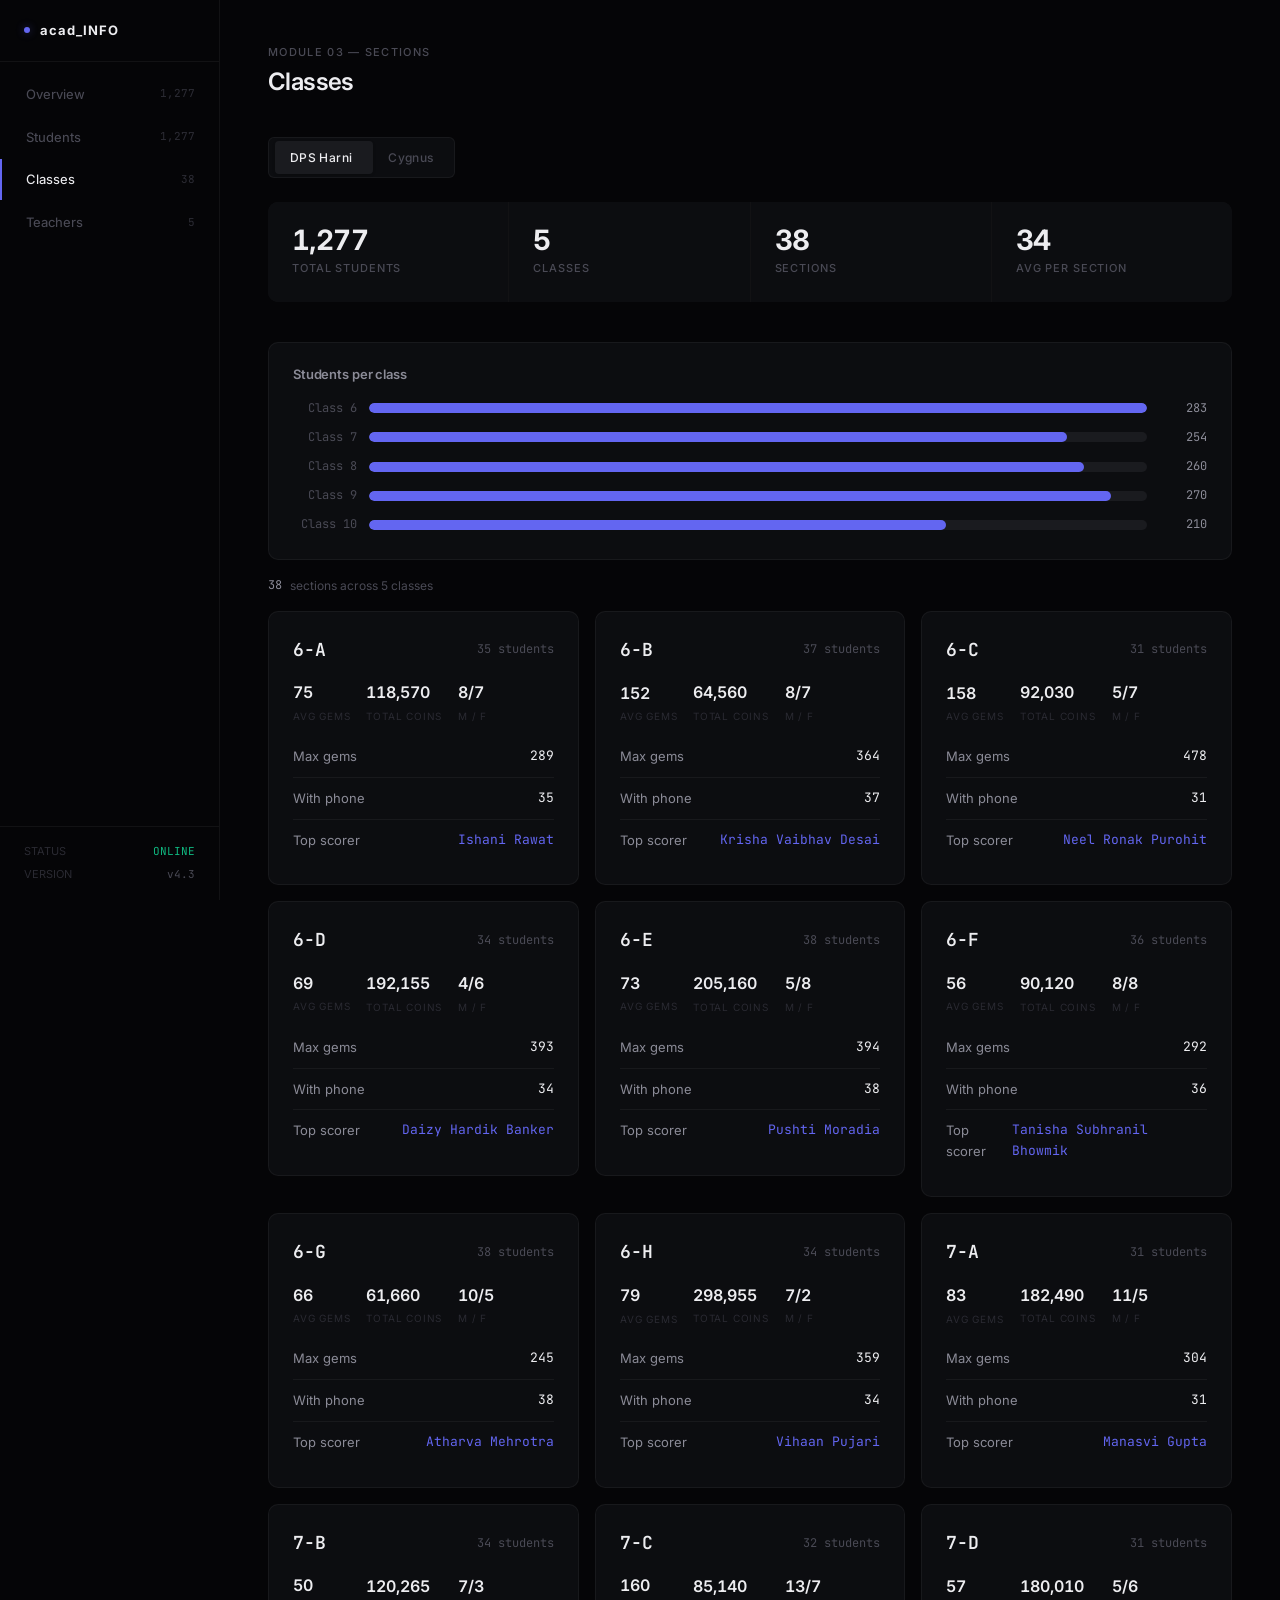
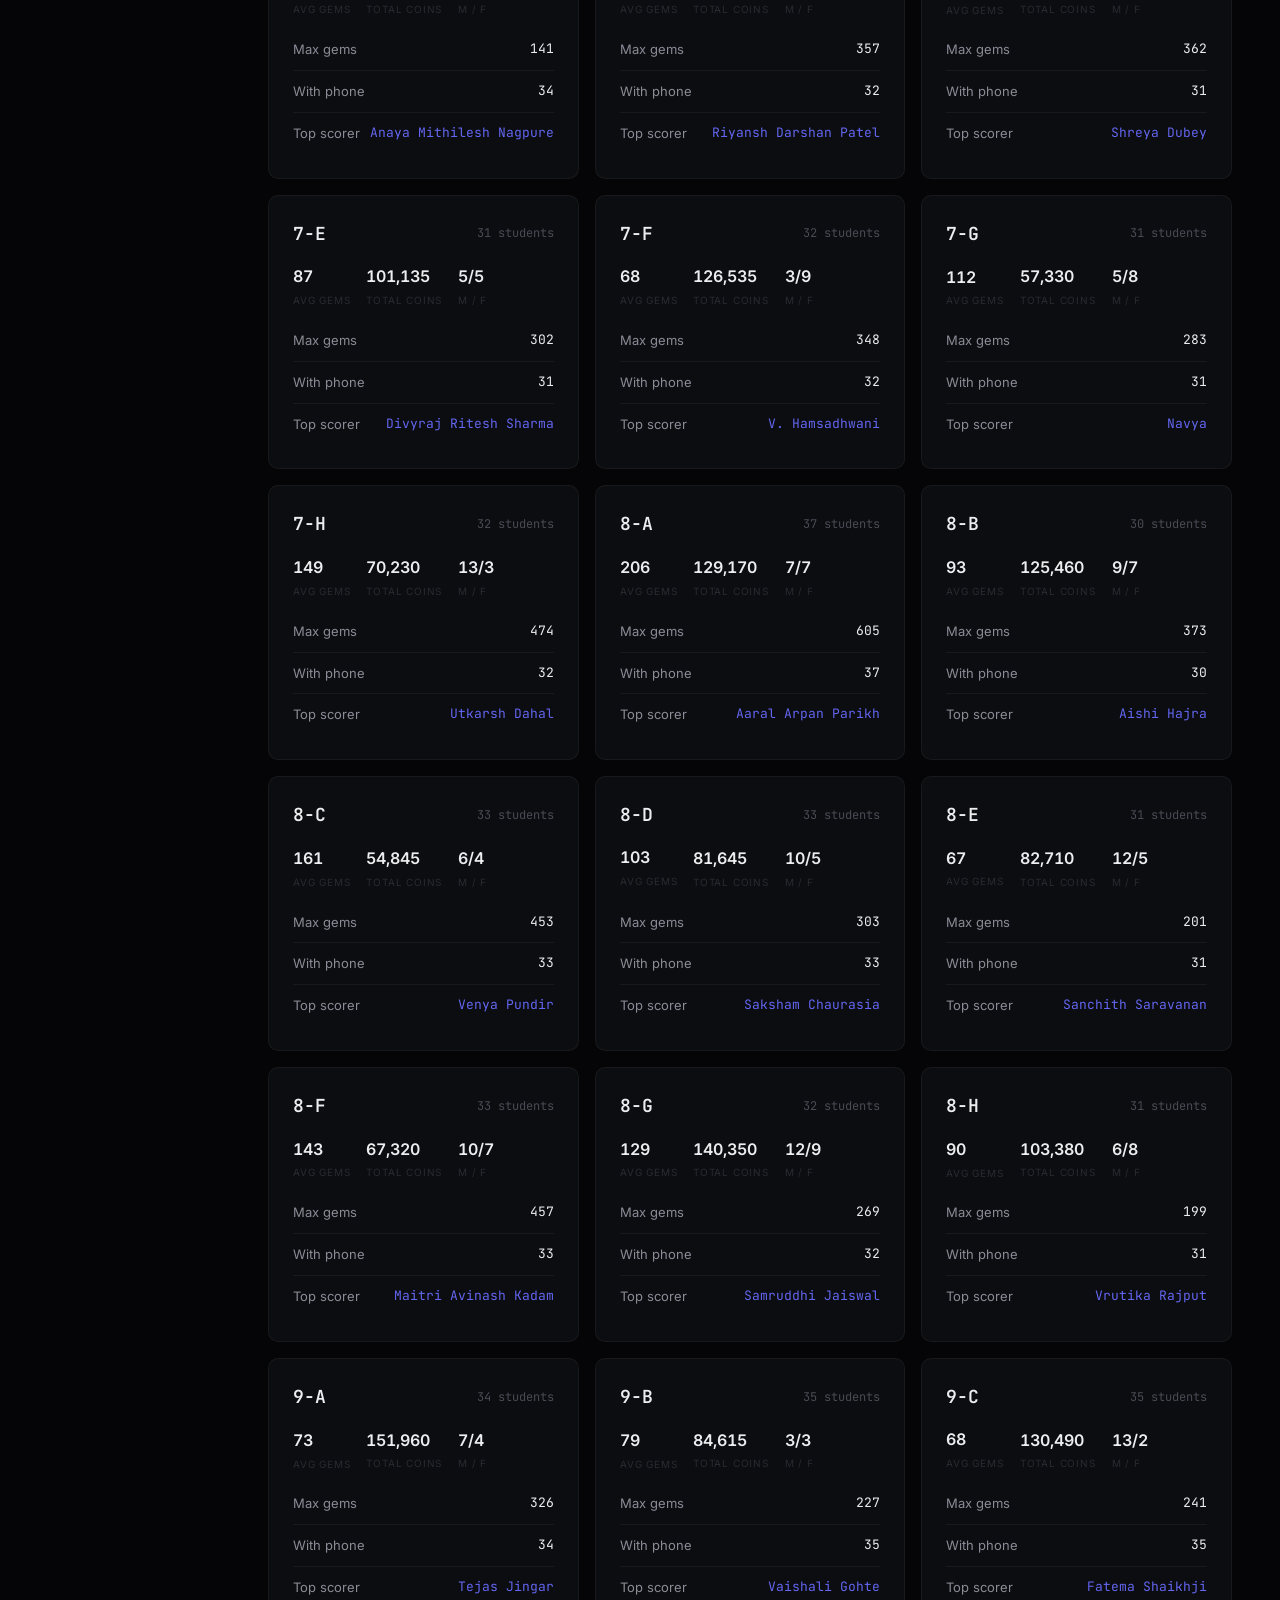
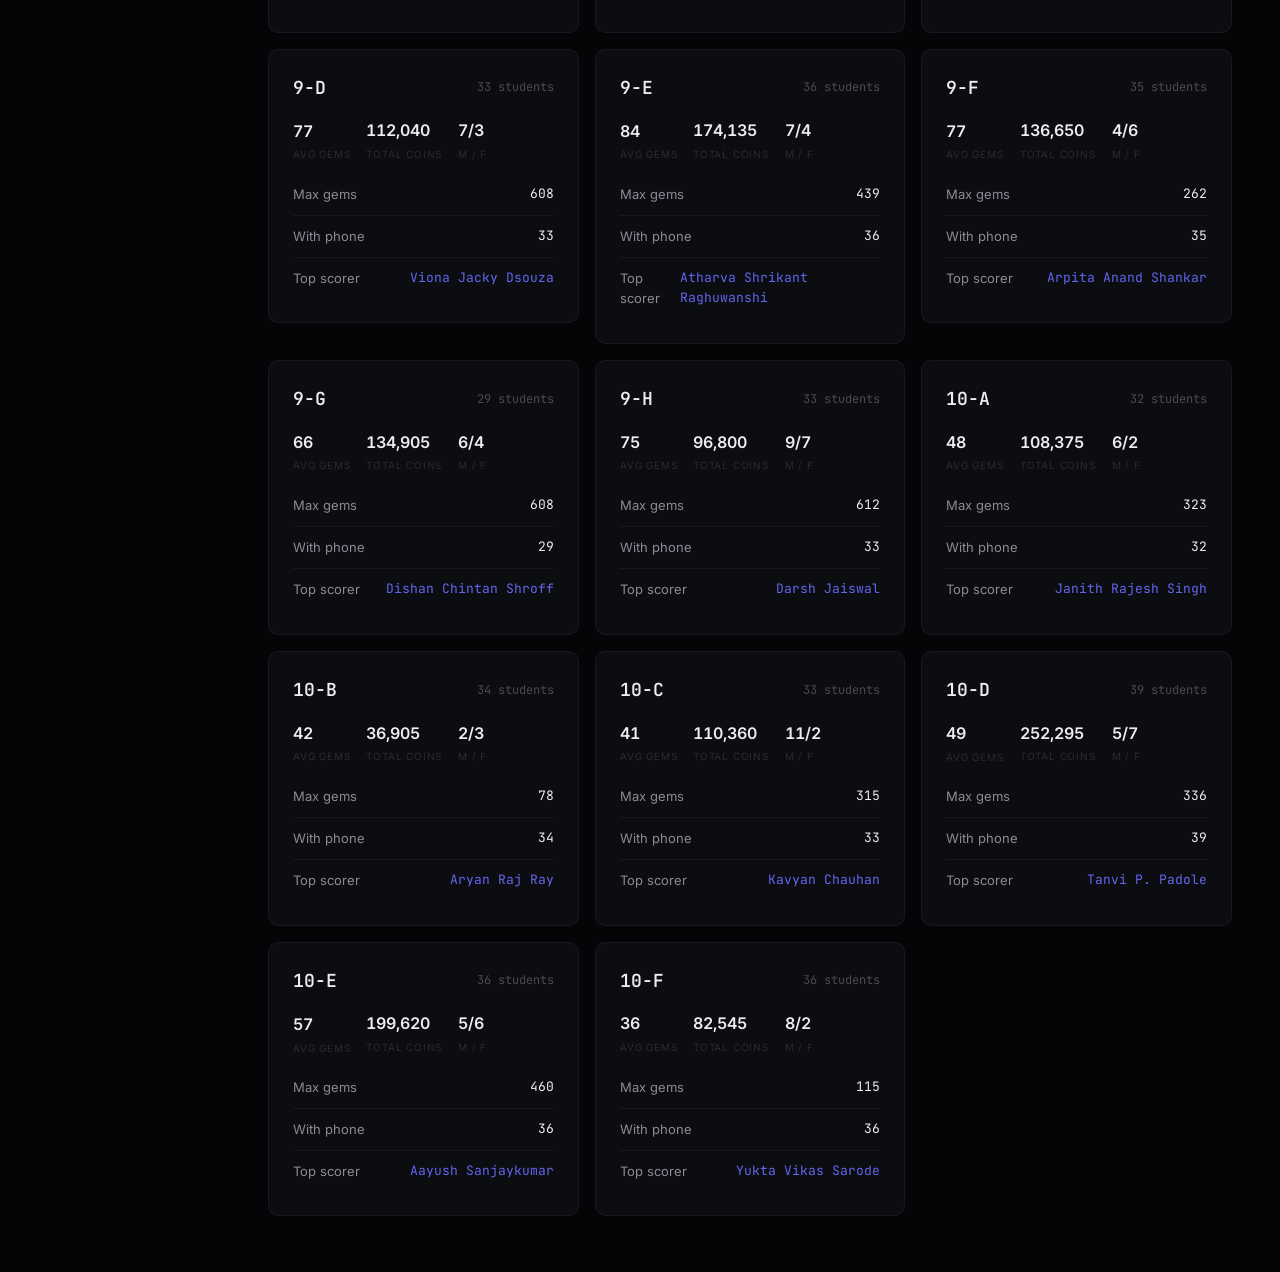
==== commit 17cd1f31: "Revert "Update" This reverts commit d41139295bb69d12549b2b8792fadfba538e9939." ====
--- a/classes.html
+++ b/classes.html
@@ -12,14 +12,13 @@
     <link rel="stylesheet" href="css/motion.css">
     <link rel="stylesheet" href="css/layout.css">
     <link rel="stylesheet" href="css/components.css">
-    <link rel="icon" type="image/svg+xml" href="assets/icon.svg">
 </head>
 <body>
 <div class="noise"></div>
 <div class="layout">
     <aside class="sidebar">
         <div class="sidebar-header">
-            <a href="index.html" class="sidebar-brand"><img src="assets/logo.svg" alt="acad_INFO logo" style="height: 24px; width: auto;"></a>
+            <a href="index.html" class="sidebar-brand"><div class="sidebar-dot"></div><span>acad_INFO</span></a>
         </div>
         <nav class="sidebar-nav">
             <a href="dashboard.html" class="sidebar-link">Overview <span class="sidebar-link-count" id="nav-total"></span></a>
@@ -44,16 +43,7 @@
             <h3 class="card-title">Students per class</h3>
             <div class="bar-rows" id="class-chart"></div>
         </div>
-        <div class="results-info" id="sections-info" style="margin-bottom: var(--s2)"></div>
-        <div class="filters-row" style="margin-bottom: var(--s3)">
-            <select id="sort-sections" class="filter-select">
-                <option value="name">Sort by: Section Name</option>
-                <option value="-score">Net Score (High &rarr; Low)</option>
-                <option value="-gems">Total Gems (High &rarr; Low)</option>
-                <option value="-coins">Total Coins (High &rarr; Low)</option>
-                <option value="-students">Students (High &rarr; Low)</option>
-            </select>
-        </div>
+        <div class="results-info" id="sections-info"></div>
         <div id="sections-container"></div>
     </main>
 </div>
--- a/css/base.css
+++ b/css/base.css
@@ -105,13 +105,16 @@
 
 /* ── Scrollbar ────────────────────────────────────── */
 
-::-webkit-scrollbar { width: 6px; }
-::-webkit-scrollbar-track { background: transparent; }
-::-webkit-scrollbar-thumb {
-    background: var(--text-4);
-    border-radius: 3px;
+::-webkit-scrollbar {
+    display: none;
+    width: 0;
+    height: 0;
 }
-::-webkit-scrollbar-thumb:hover { background: var(--text-3); }
+
+* {
+    -ms-overflow-style: none;  /* IE and Edge */
+    scrollbar-width: none;  /* Firefox */
+}
 
 /* ── Base elements ────────────────────────────────── */
 
--- a/css/components.css
+++ b/css/components.css
@@ -14,7 +14,7 @@
     align-items: center;
     background: var(--bg-surface-1);
     border: 1px solid var(--border);
-    border-radius: var(--radius-pill);
+    border-radius: var(--radius-s);
     padding: 3px;
     gap: 0;
 }
@@ -24,8 +24,8 @@
     top: 3px;
     left: 3px;
     height: calc(100% - 6px);
-    background: linear-gradient(135deg, rgba(124, 58, 237, 0.15), rgba(52, 211, 153, 0.08));
-    border-radius: var(--radius-pill);
+    background: var(--bg-surface-3);
+    border-radius: 4px;
     transition: transform 0.35s var(--ease), width 0.35s var(--ease);
     pointer-events: none;
     z-index: 0;
@@ -42,7 +42,7 @@
     color: var(--text-3);
     background: none;
     border: none;
-    border-radius: var(--radius-pill);
+    border-radius: 4px;
     transition: color 0.25s var(--ease);
     white-space: nowrap;
 }
@@ -528,7 +528,7 @@
 
 .pagination-btn.active {
     background: var(--accent-dim);
-    border-color: rgba(124, 58, 237, 0.2);
+    border-color: rgba(99, 102, 241, 0.2);
     color: var(--accent);
 }
 
@@ -759,7 +759,7 @@
     display: flex;
     align-items: center;
     justify-content: center;
-    background: rgba(2, 2, 4, 0.85);
+    background: rgba(5, 5, 7, 0.85);
     backdrop-filter: blur(16px);
     -webkit-backdrop-filter: blur(16px);
     animation: fadeIn 0.25s var(--ease);
@@ -779,60 +779,27 @@
 .pin-modal h3 { font-size: 1.125rem; margin-bottom: 4px; }
 .pin-modal p { font-size: 0.75rem; color: var(--text-3); margin-bottom: var(--s4); line-height: 1.5; }
 
-/* Fake input field replacing the old .pin-input but containing the animated asterisk cells */
-.pin-overlay-fake-input {
-    display: flex;
-    align-items: center;
-    justify-content: center;
-    gap: 0.5em;
+.pin-input {
     width: 100%;
-    height: 64px;
+    padding: 14px;
+    font-size: 1.5rem;
+    font-family: var(--font-mono);
+    letter-spacing: 0.5em;
+    text-align: center;
+    color: var(--text-1);
     background: var(--bg-surface-2);
     border: 1px solid var(--border);
     border-radius: var(--radius-s);
-    transition: border-color var(--dur-fast) var(--ease), box-shadow var(--dur-fast) var(--ease);
-    margin-bottom: var(--s3);
-    cursor: text;
-}
-
-.pin-cell {
-    width: 24px;
-    display: flex;
-    align-items: center;
-    justify-content: center;
-    font-family: var(--font-mono);
-    font-size: 1.5rem;
-    color: var(--text-1);
-    line-height: 1;
-}
-
-@keyframes pin-char-in {
-    0% {
-        opacity: 0;
-        transform: translateY(100%);
-    }
-    100% {
-        opacity: 1;
-        transform: translateY(0);
-    }
-}
-
-/* Hidden input that captures keystrokes */
-.pin-input-hidden {
-    position: absolute;
-    opacity: 0;
-    width: 0;
-    height: 0;
-    pointer-events: none;
-}
-
-.pin-input-hidden:focus + .pin-overlay-fake-input {
+    transition: border-color var(--dur-fast) var(--ease);
+}
+
+.pin-input:focus {
     outline: none;
     border-color: var(--accent);
     box-shadow: 0 0 0 3px var(--accent-glow);
 }
 
-.pin-modal.pin-shake .pin-overlay-fake-input {
+.pin-input.pin-error-state {
     border-color: var(--negative);
     box-shadow: 0 0 0 3px rgba(239, 68, 68, 0.1);
 }
@@ -853,16 +820,6 @@
 }
 
 .pin-cancel:hover { color: var(--text-2); }
-
-/* User's highlighted row everywhere */
-.anirudh-row {
-    background: linear-gradient(90deg, rgba(124, 58, 237, 0.08), rgba(52, 211, 153, 0.08)) !important;
-    border-left: 2px solid var(--accent) !important;
-}
-
-.anirudh-row:hover {
-    background: linear-gradient(90deg, rgba(124, 58, 237, 0.12), rgba(52, 211, 153, 0.12)) !important;
-}
 
 @keyframes shake {
     0%, 100% { transform: translateX(0); }
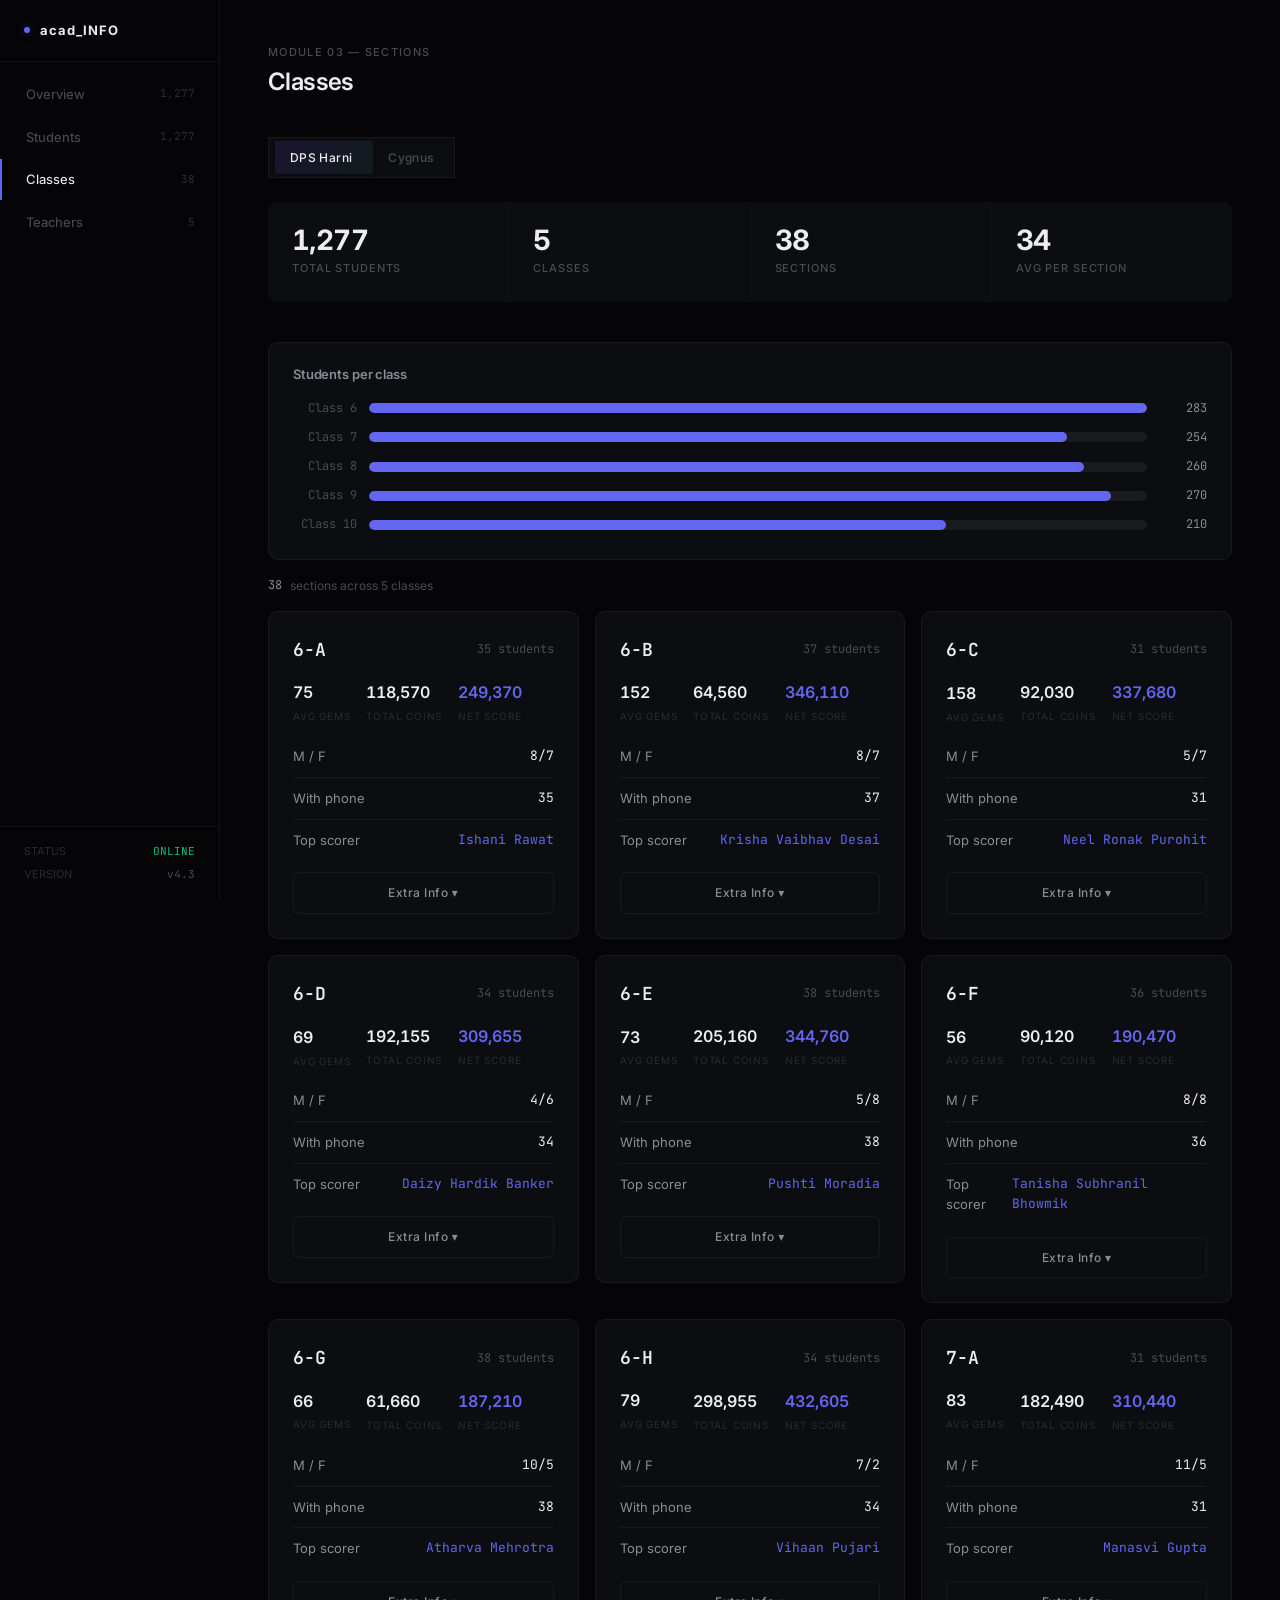
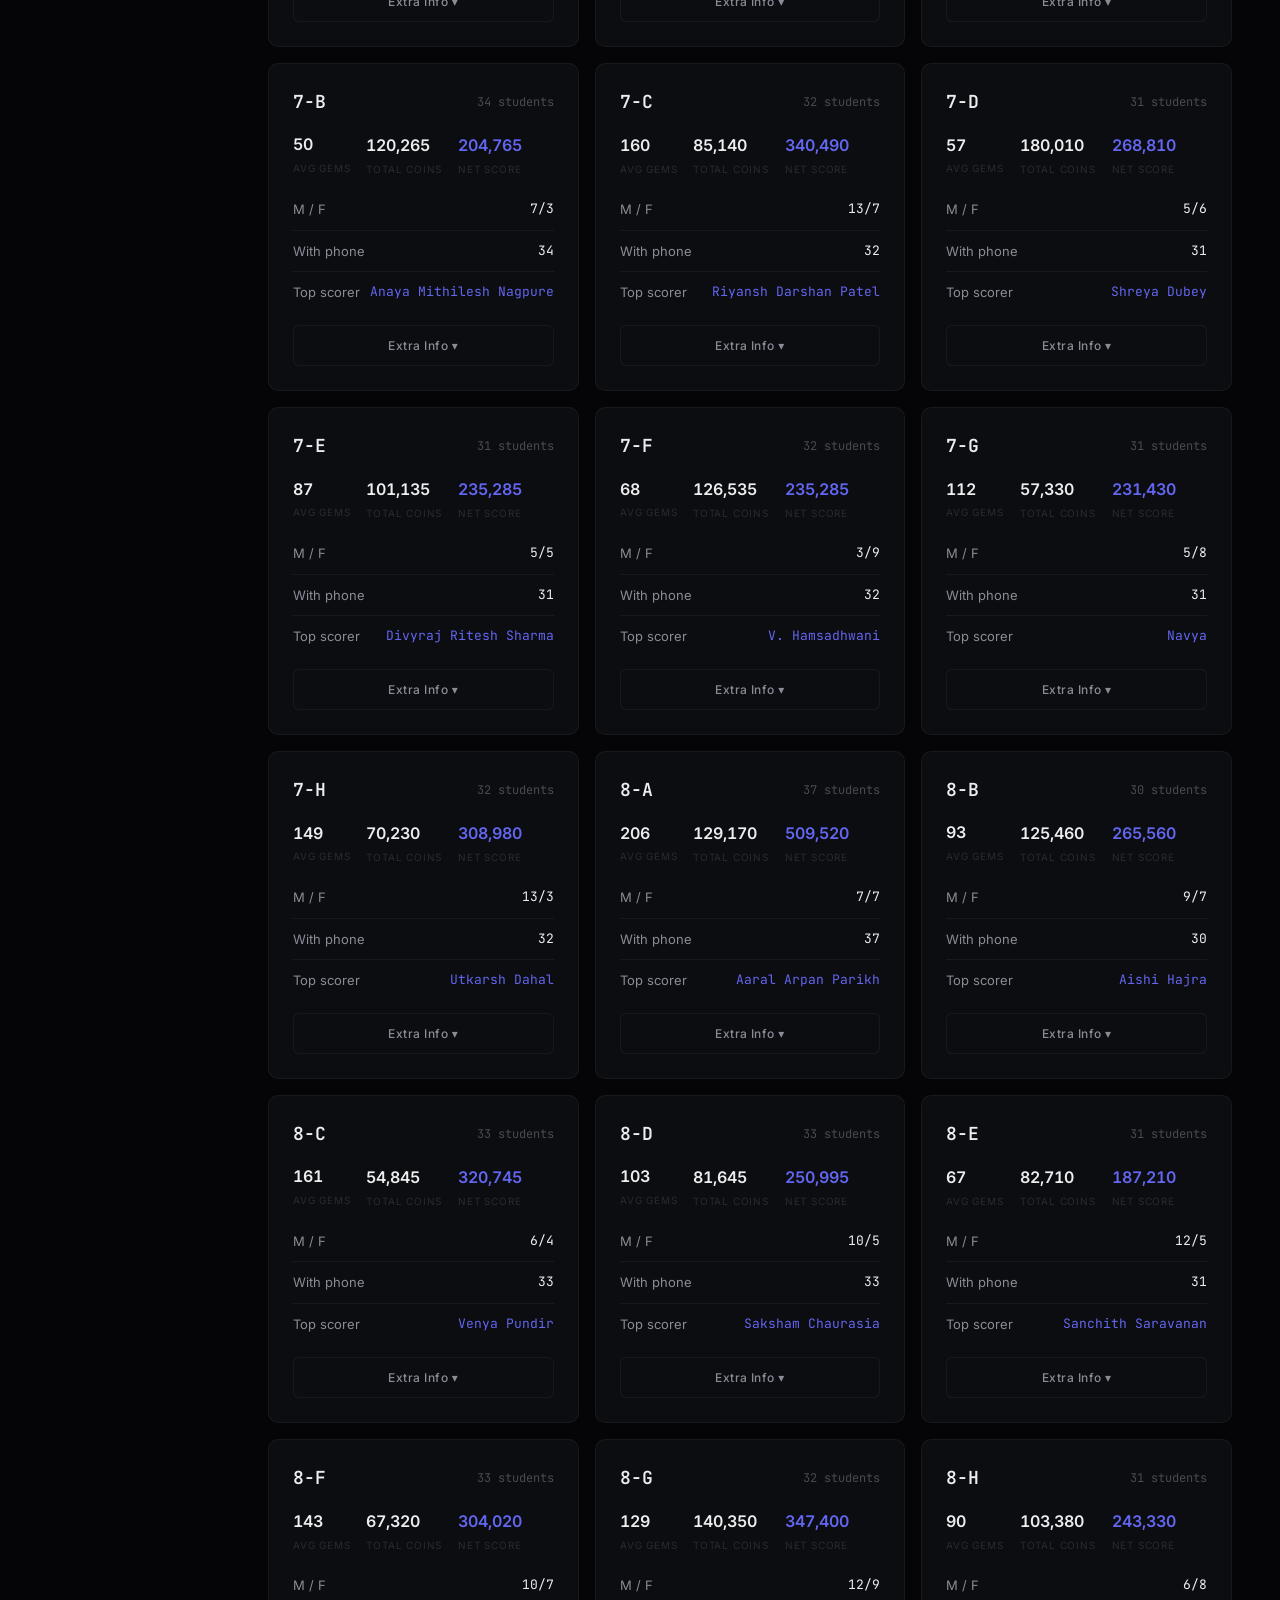
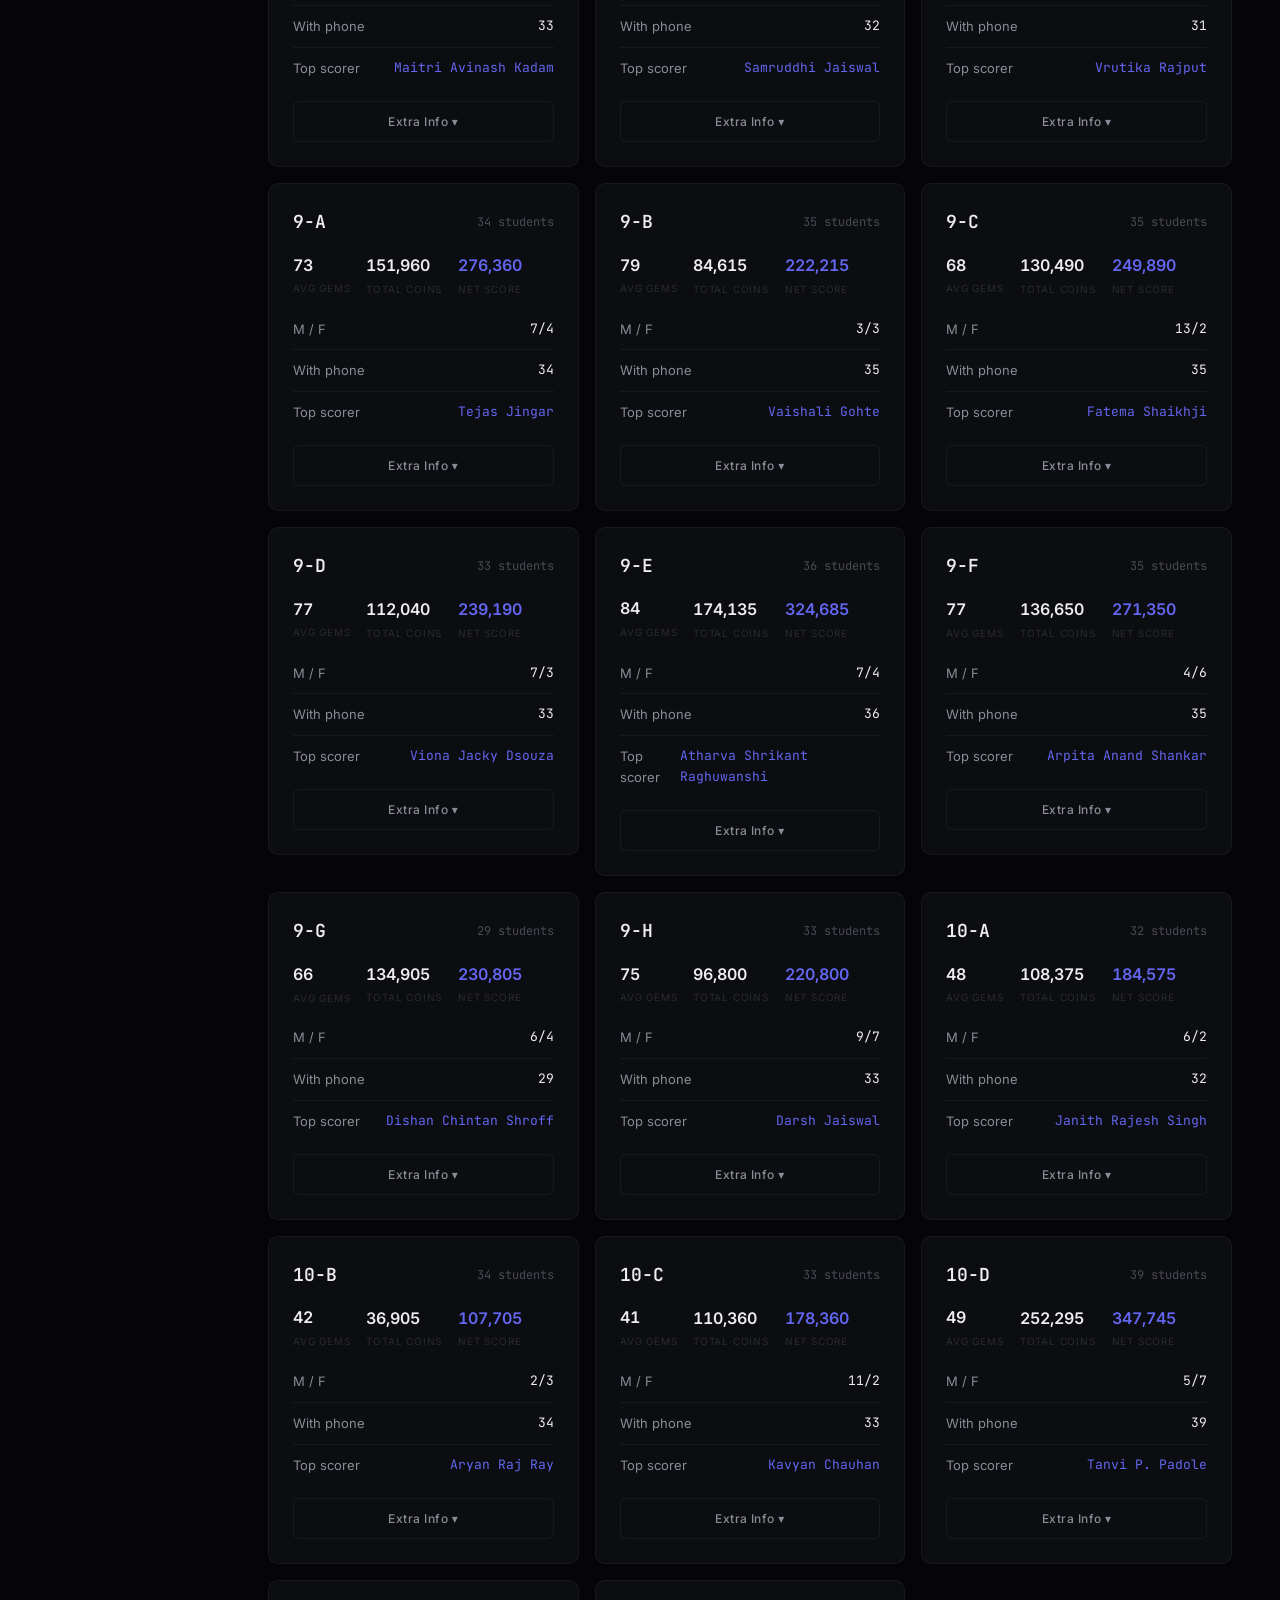
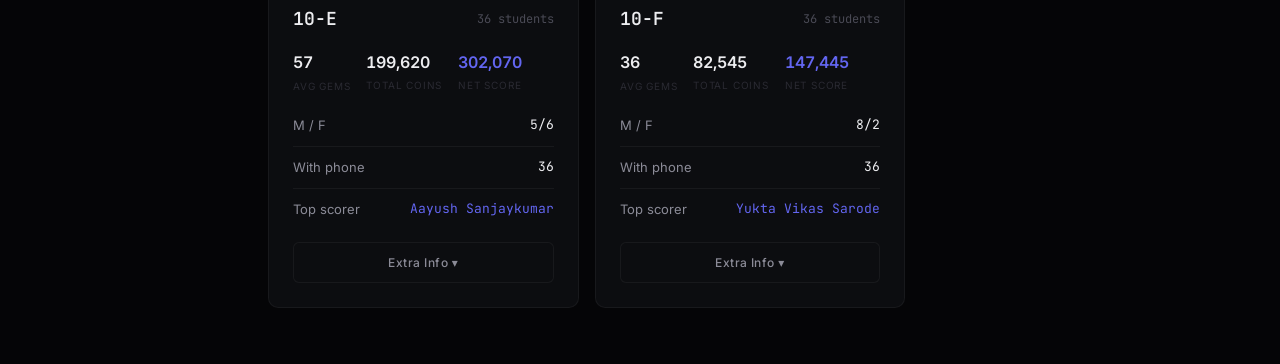
==== commit dcabe990: "Revert "Small update. Not perfect though but slightly better than previous version in some ways, but" ====
--- a/classes.html
+++ b/classes.html
@@ -12,6 +12,7 @@
     <link rel="stylesheet" href="css/motion.css">
     <link rel="stylesheet" href="css/layout.css">
     <link rel="stylesheet" href="css/components.css">
+    <link rel="icon" type="image/svg+xml" href="assets/icon.svg">
 </head>
 <body>
 <div class="noise"></div>
--- a/css/components.css
+++ b/css/components.css
@@ -14,7 +14,7 @@
     align-items: center;
     background: var(--bg-surface-1);
     border: 1px solid var(--border);
-    border-radius: var(--radius-s);
+    border-radius: var(--radius-pill);
     padding: 3px;
     gap: 0;
 }
@@ -24,8 +24,8 @@
     top: 3px;
     left: 3px;
     height: calc(100% - 6px);
-    background: var(--bg-surface-3);
-    border-radius: 4px;
+    background: linear-gradient(135deg, rgba(124, 58, 237, 0.15), rgba(52, 211, 153, 0.08));
+    border-radius: var(--radius-pill);
     transition: transform 0.35s var(--ease), width 0.35s var(--ease);
     pointer-events: none;
     z-index: 0;
@@ -42,7 +42,7 @@
     color: var(--text-3);
     background: none;
     border: none;
-    border-radius: 4px;
+    border-radius: var(--radius-pill);
     transition: color 0.25s var(--ease);
     white-space: nowrap;
 }
@@ -528,7 +528,7 @@
 
 .pagination-btn.active {
     background: var(--accent-dim);
-    border-color: rgba(99, 102, 241, 0.2);
+    border-color: rgba(124, 58, 237, 0.2);
     color: var(--accent);
 }
 
@@ -759,7 +759,7 @@
     display: flex;
     align-items: center;
     justify-content: center;
-    background: rgba(5, 5, 7, 0.85);
+    background: rgba(2, 2, 4, 0.85);
     backdrop-filter: blur(16px);
     -webkit-backdrop-filter: blur(16px);
     animation: fadeIn 0.25s var(--ease);
@@ -779,29 +779,52 @@
 .pin-modal h3 { font-size: 1.125rem; margin-bottom: 4px; }
 .pin-modal p { font-size: 0.75rem; color: var(--text-3); margin-bottom: var(--s4); line-height: 1.5; }
 
-.pin-input {
-    width: 100%;
-    padding: 14px;
+/* PIN cells display */
+.pin-cells {
+    display: flex;
+    gap: 10px;
+    justify-content: center;
+    margin-bottom: var(--s3);
+}
+
+.pin-cell {
+    width: 44px;
+    height: 52px;
+    display: flex;
+    align-items: center;
+    justify-content: center;
+    background: var(--bg-surface-2);
+    border: 1px solid var(--border);
+    border-radius: var(--radius-s);
+    font-family: var(--font-mono);
     font-size: 1.5rem;
-    font-family: var(--font-mono);
-    letter-spacing: 0.5em;
-    text-align: center;
-    color: var(--text-1);
-    background: var(--bg-surface-2);
-    border: 1px solid var(--border);
-    border-radius: var(--radius-s);
+    color: var(--text-1);
     transition: border-color var(--dur-fast) var(--ease);
 }
 
-.pin-input:focus {
-    outline: none;
-    border-color: var(--accent);
-    box-shadow: 0 0 0 3px var(--accent-glow);
-}
-
-.pin-input.pin-error-state {
-    border-color: var(--negative);
-    box-shadow: 0 0 0 3px rgba(239, 68, 68, 0.1);
+.pin-cell.filled {
+    border-color: rgba(124, 58, 237, 0.3);
+    background: rgba(124, 58, 237, 0.05);
+}
+
+@keyframes pin-char-in {
+    0% {
+        opacity: 0;
+        transform: translateY(100%);
+    }
+    100% {
+        opacity: 1;
+        transform: translateY(0);
+    }
+}
+
+/* Hidden input that captures keystrokes */
+.pin-input-hidden {
+    position: absolute;
+    opacity: 0;
+    width: 0;
+    height: 0;
+    pointer-events: none;
 }
 
 .pin-error {
